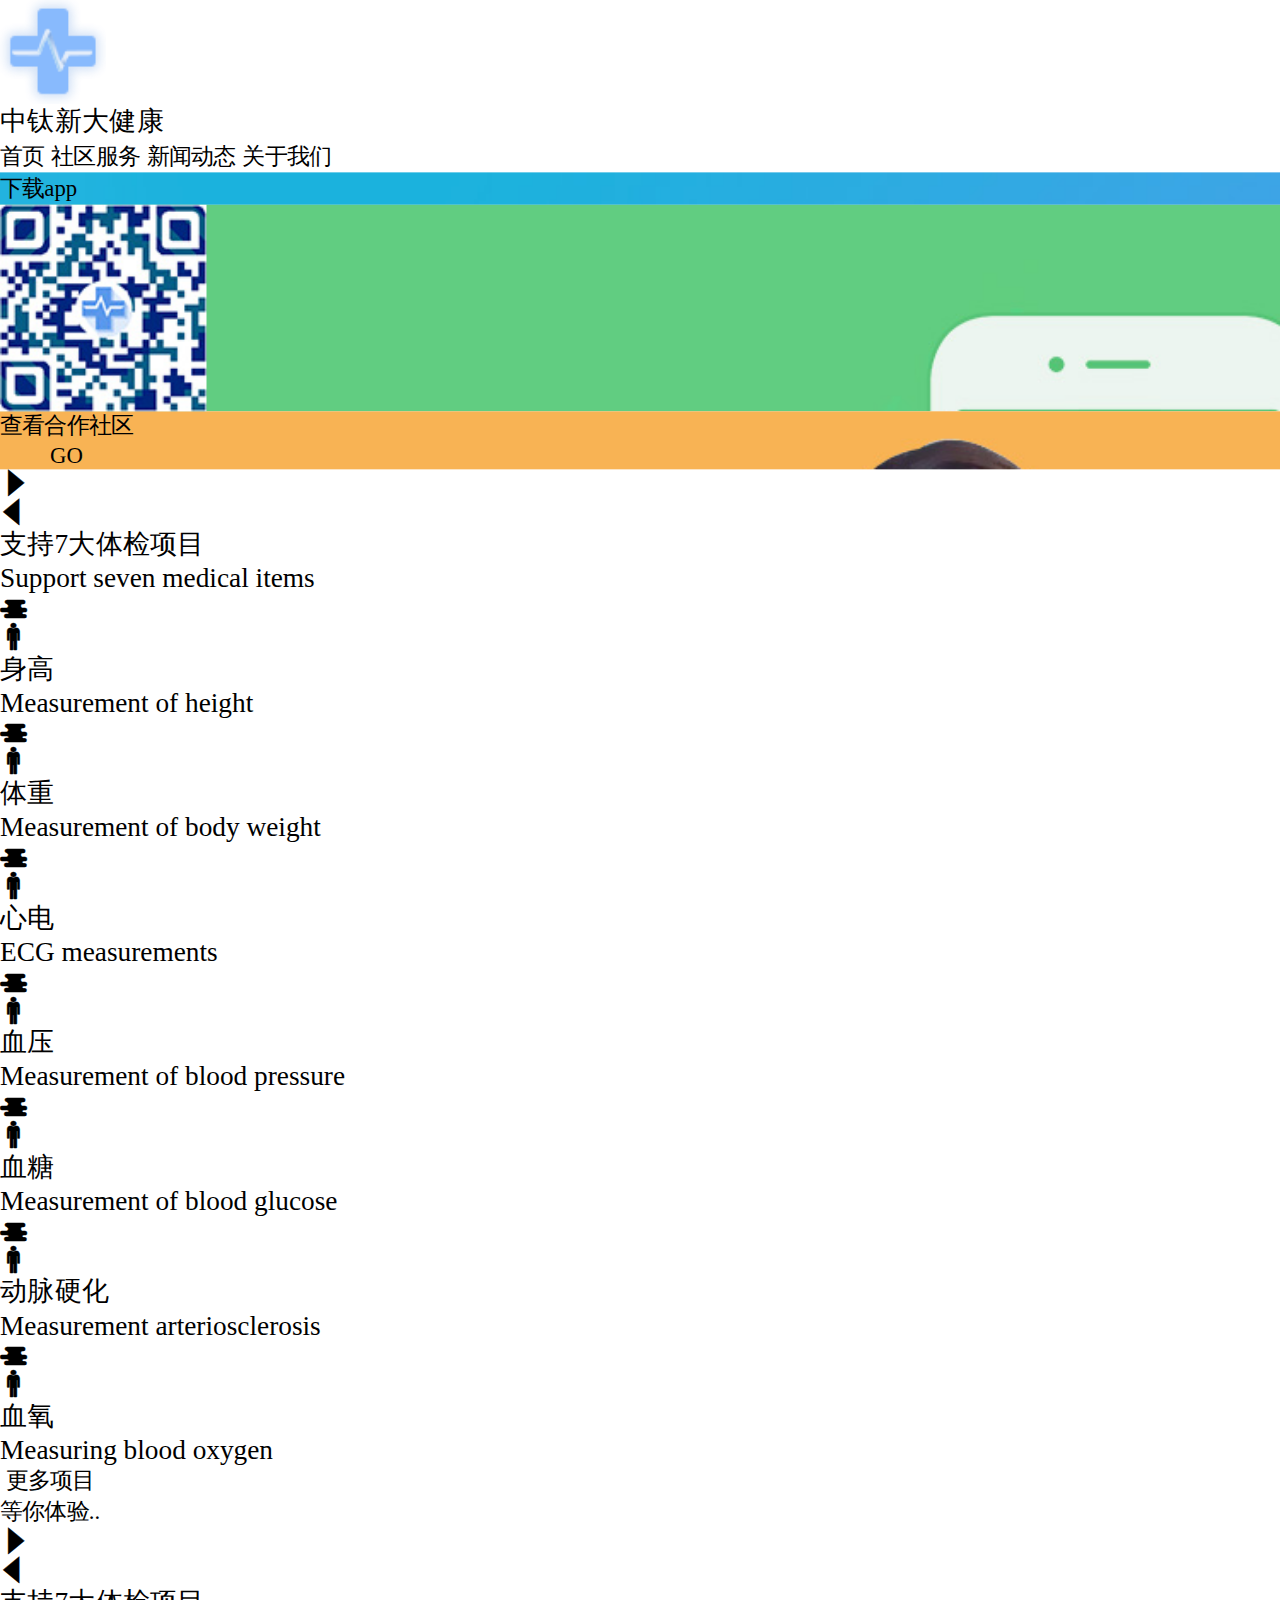
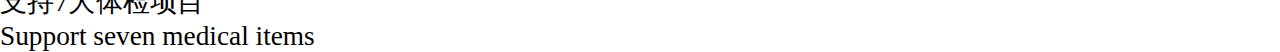
==== index.html @ e601bd19 "change" ====
<!doctype html>
<html>
<head>
<meta charset="utf-8">
<title>无标题文档</title>
<link type="text/css" rev="stylesheet" rel="stylesheet" href="assets/css/iconfont.css"/>
<link type="text/css" rev="stylesheet" rel="stylesheet" href="assets/css/main.css"/>
</head>
<body>
<div id="head">
	<div id="headFrame">
    	<img src="assets/images/logo.png" class="logo"/>
    	<div class="title">中钛新大健康</div>
        <div class="buttonFrame">
        	<button type="button" class="hl">首页</button>
            <button type="button">社区服务</button>
            <button type="button">新闻动态</button>
            <button type="button" class="last">关于我们</button>
        </div>
    	<div class="clear"></div>
    </div>
</div>
<div id="banner">
    	<div id="roll">
        	<div class="point" style="background-image:url(assets/images/banner0.jpg); background-color:#22b4de;">
            	<div class="pointCenter">
                	<button id="downApp">下载app</button>
                </div>
            </div>
            <div class="point" style="background-image:url(assets/images/banner1.jpg); background-color:#61cd80;">
            	<div class="pointCenter">
                	<img src="assets/images/ercode.jpg" id="erCode"/>
                </div>
            </div>
            <div class="point" style="background-image:url(assets/images/banner2.jpg); background-color:#f8b354;">
            	<div class="pointCenter">
                	<button id="go">查看合作社区<div class="icon">GO</div></button>
                </div>
            </div>
            <div class="clear"></div>
        </div>
        <div id="whiteFrame">
        	<div id="whiteCenterFrame">
            	<div class="whitePoint"></div>
                <div class="whitePoint"></div>
                <div class="whitePoint last"></div>
                <div class="clear"></div>
            </div>
        </div>
</div>
<div id="project">
	<div class="centerFrame">
    	<div class="pathTitle">
        	<div class="left"><div class="iconfont">&#xe632;</div></div>
            <div class="right"><div class="iconfont">&#xe633;</div></div>
            <div class="titleCn">支持7大体检项目</div>
            <div class="titleEn">Support seven medical items</div>
        </div>
        <div id="projectFrame">
        	<div class="point">
            	<div class="bg iconfont">&#xe62f;</div>
                <div class="icon"><div class="iconfont">&#xe625;</div></div>
                <div class="cn">身高</div>
                <div class="en">Measurement of height</div>
            </div>
            <div class="point">
            	<div class="bg iconfont">&#xe62f;</div>
                <div class="icon"><div class="iconfont">&#xe625;</div></div>
                <div class="cn">体重</div>
                <div class="en">Measurement of body weight</div>
            </div>
            <div class="point">
            	<div class="bg iconfont">&#xe62f;</div>
                <div class="icon"><div class="iconfont">&#xe625;</div></div>
                <div class="cn">心电</div>
                <div class="en">ECG measurements</div>
            </div>
            <div class="point">
            	<div class="bg iconfont">&#xe62f;</div>
                <div class="icon"><div class="iconfont">&#xe625;</div></div>
                <div class="cn">血压</div>
                <div class="en">Measurement of blood pressure</div>
            </div>
            <div class="point">
            	<div class="bg iconfont">&#xe62f;</div>
                <div class="icon"><div class="iconfont">&#xe625;</div></div>
                <div class="cn">血糖</div>
                <div class="en">Measurement of blood glucose</div>
            </div>
            <div class="point">
            	<div class="bg iconfont">&#xe62f;</div>
                <div class="icon"><div class="iconfont">&#xe625;</div></div>
                <div class="cn">动脉硬化</div>
                <div class="en">Measurement arteriosclerosis</div>
            </div>
            <div class="point">
            	<div class="bg iconfont">&#xe62f;</div>
                <div class="icon"><div class="iconfont">&#xe625;</div></div>
                <div class="cn">血氧</div>
                <div class="en">Measuring blood oxygen</div>
            </div>
            <div class="point">
            	<button type="button" class="dsc">更多项目<br/>等你体验..</button>
            </div>
            <div class="clear"></div>
        </div>
    </div>
</div>
<div id="analysis">
	<div class="centerFrame">
    	<div class="pathTitle">
        	<div class="left"><div class="iconfont">&#xe632;</div></div>
            <div class="right"><div class="iconfont">&#xe633;</div></div>
            <div class="titleCn">支持7大体检项目</div>
            <div class="titleEn">Support seven medical items</div>
        </div>
        <div class=""></div>
     </div>
</div>
</body>
</html>
<script src="assets/js/jquery.js" type="text/javascript"></script>
<script src="assets/js/main.js" type="text/javascript"></script>
---- assets/css/iconfont.css ----
@font-face {font-family: "iconfont";
  src: url('../font/iconfont.eot?t=1464593252'); /* IE9*/
  src: url('../font/iconfont.eot?t=1464593252#iefix') format('embedded-opentype'), /* IE6-IE8 */
  url('../font/iconfont.woff?t=1464593252') format('woff'), /* chrome, firefox */
  url('../font/iconfont.ttf?t=1464593252') format('truetype'), /* chrome, firefox, opera, Safari, Android, iOS 4.2+*/
  url('../font/iconfont.svg?t=1464593252#iconfont') format('svg'); /* iOS 4.1- */
}

.iconfont {
  font-family:"iconfont" !important;
  font-size:16px;
  font-style:normal;
  -webkit-font-smoothing: antialiased;
  -webkit-text-stroke-width: 0.2px;
  -moz-osx-font-smoothing: grayscale;
}
.icon-duanxin:before { content: "\e600"; }
.icon-mima:before { content: "\e601"; }
.icon-mingzi:before { content: "\e602"; }
.icon-shouji:before { content: "\e603"; }
.icon-zhengjian:before { content: "\e604"; }
.icon-shijian:before { content: "\e605"; }
.icon-yanjing:before { content: "\e606"; }
.icon-fanhui:before { content: "\e607"; }
.icon-xiala:before { content: "\e608"; }
.icon-xindian:before { content: "\e609"; }
.icon-xuetang:before { content: "\e60a"; }
.icon-xueya:before { content: "\e60b"; }
.icon-xueyang:before { content: "\e60c"; }
.icon-fenlei:before { content: "\e60d"; }
.icon-baogao:before { content: "\e60e"; }
.icon-qushi:before { content: "\e60f"; }
.icon-jinjiexian:before { content: "\e610"; }
.icon-jinggao:before { content: "\e611"; }
.icon-erji:before { content: "\e612"; }
.icon-shezhi:before { content: "\e613"; }
.icon-tianjia:before { content: "\e614"; }
.icon-shouji2:before { content: "\e616"; }
.icon-lianxiren:before { content: "\e617"; }
.icon-zhengjian2:before { content: "\e618"; }
.icon-fengxiang:before { content: "\e619"; }
.icon-jinjiexian2:before { content: "\e61a"; }
.icon-tizhong:before { content: "\e61b"; }
.icon-shengao:before { content: "\e61c"; }
.icon-jinjiexianmoren:before { content: "\e615"; }
.icon-dizhi:before { content: "\e61d"; }
.icon-dianhua:before { content: "\e61e"; }
.icon-huanzhe:before { content: "\e61f"; }
.icon-shequ:before { content: "\e620"; }
.icon-tijian:before { content: "\e621"; }
.icon-bianji:before { content: "\e622"; }
.icon-zhishi1:before { content: "\e623"; }
.icon-zhishi21:before { content: "\e624"; }
.icon-shengao2:before { content: "\e625"; }
.icon-tjbg:before { content: "\e626"; }
.icon-xz:before { content: "\e627"; }
.icon-xiazai:before { content: "\e628"; }
.icon-qzjb:before { content: "\e629"; }
.icon-tyfa:before { content: "\e62a"; }
.icon-shouye:before { content: "\e62b"; }
.icon-cygl:before { content: "\e62c"; }
.icon-bmi:before { content: "\e62d"; }
.icon-xgll:before { content: "\e62e"; }
.icon-gdw:before { content: "\e62f"; }
.icon-dmyh:before { content: "\e630"; }
.icon-gywm:before { content: "\e631"; }
.icon-zjt:before { content: "\e632"; }
.icon-yjt:before { content: "\e633"; }
---- assets/css/main.css ----
@charset "utf-8";
/* CSS Document */
*,input,textarea,button,image {
  padding: 0px;
  margin: 0px;
  outline: none;
  border: 0px;
  box-sizing: border-box;
  box-shadow: none;
  border-radius: 0px;
  background-color: transparent;
  background-image: none;
  -webkit-appearance: none; 
  font-family:"Microsoft YaHei";}
input::-webkit-input-placeholder, textarea::-webkit-input-placeholder { 
color: #8ea7c8; 
font-family:"Microsoft YaHei";
} 
input:-moz-placeholder, textarea:-moz-placeholder { 
color: #8ea7c8; 
font-family:"Microsoft YaHei";
} 
input::-moz-placeholder, textarea::-moz-placeholder { 
color: #8ea7c8; 
font-family:"Microsoft YaHei";
} 
input:-ms-input-placeholder, textarea:-ms-input-placeholder { 
color: #8ea7c8; 
font-family:"Microsoft YaHei";
} 
img{
	display:block;}
html {
  -webkit-transform-origin: top left;
  transform-origin: top left;
  font-family:"Microsoft YaHei"}
.clear{
  clear: both;
}
body {
  position: relative; 
  -webkit-transform-origin: top left;
  transform-origin: top left;
  background-color: #fff;
}
body.browser{
	width:100%;
	min-width:1200px;
	}
body.phone{
	width:750px;}
.browser .pH,.phone .bH{
	display:none;
	}
.browser .centerFrame{
	width:1200px;
	margin:auto;
	}
.browser .pathTitle{
	position:relative;
	padding-top:50px;}
.browser .pathTitle .titleCn{
	text-align:center;
	font-size:26px;
	color:#342d14;
	letter-spacing: 8px;
    text-indent: 8px;
	}
.browser .pathTitle .titleEn{
	text-align:center;
	font-size:18px;
	color:#c5c4bf;}
.browser .pathTitle .left{
	position:absolute;
	top:60px;
	left:450px;
	color:#5ebcff;}
.browser .pathTitle .right{
	position:absolute;
	top:60px;
	right:450px;
	color:#5ebcff;}
/*head*/
.browser #head{
	width:100%;
	height:68px;
	background-color:#fff;
	}
.browser #head #headFrame{
	width:1200px;
	height:68px;
	background-color:#fff;
	margin:auto;
	box-shadow:0px 3px 3px rgba(0,0,0,0.1);
	}
.browser #head .logo{
	float:left;
	margin-left:6px;
	margin-top:6px;
	}
.browser #head .title{
	float:left;
	line-height:68px;
	font-size:20px;
	color:#78acf1;
	margin-left:10px;
	}
.browser #head .buttonFrame{
	float:right;}
.browser #head button{
	float:left;
	font-size:14px;
	height:40px;
	border-right:1px solid #e8e8e8;
	line-height:40px;
	padding:0px 30px;
	cursor:pointer;
	margin-top:15px;
	}
.browser #head button.last{
	border-right:0px;}
.browser #head button:hover,.browser #head button.hl{
	color:#1c8de5;}
/*banner*/
.browser #banner{
	width:100%;
	height:467px;
	position:relative;
	overflow:hidden;}
.browser #banner #roll{
	width:300%;
	height:467px;
	position:absolute;
	top:0px;
	left:0%;
	transition-timing-function: "cubic-bezier(0.1, 0.57, 0.1, 1)";
  transition-duration: 1000ms;}
.browser #banner .point{
	float:left;
	width:33.33%;
	height:467px;
	background-position:center;
	background-repeat:no-repeat;}
.browser #banner .pointCenter{
	width:1200px;
	margin:auto;
	position:relative;}
.browser #banner .whitePoint{
	width:12px;
	height:12px;
	background-color:#fff;
	opacity:0.3;
	float:left;
	margin-right:32px;
	border-radius:32px;}
.browser #banner .whitePoint.hl{
	opacity:1;}
.browser #banner .whitePoint.last{
	margin-right:0px;
	}
.browser #banner #whiteCenterFrame{
	margin:auto;
	position:relative;
	top:423px;
	width:100px;}
.browser #banner #downApp{
	width:205px;
	height:44px;
	background-color:#ffd550;
	border-radius:44px;
	text-align:center;
	line-height:44px;
	color:#4f3f0b;
	font-size:20px;
	position:absolute;
	top: 286px;
    left: 237px;
	font-weight:bold;
	cursor:pointer;
	}
.browser #banner #downApp:hover{
	color:#fff;
	}
.browser #banner #erCode{
	position:absolute;
	top: 151px;
    left: 581px;}
.browser #banner #go{
	width: 205px;
    height: 44px;
    background-color: #fff;
    border-radius: 44px;
    line-height: 44px;
    color: #dc9847;
    font-size: 18px;
    position: absolute;
    top: 242px;
    left: 755px;
    cursor: pointer;
    text-align: left;
    text-indent: 32px;
	}
.browser #banner #go:hover{
	color:red;}
.browser #banner .icon{
	    position: absolute;
    font-size: 17px;
    width: 34px;
    height: 34px;
    border: 1px solid #dc9847;
    border-radius: 34px;
    top: 5px;
    left: 146px;
    line-height: 32px;
    text-indent: 0px;
    text-align: center;
	}
.browser #project{
	width:100%;
	height:631px;
	background-color:#fff}
.browser #project #projectFrame{
	width:100%;
}
.browser #project .point{
	width:25%;
	float:left;
	margin-top:45px;
	text-align:center;
	position:relative;}
.browser #project .cn{
	font-size:18px;
	color:#333333;
	margin-top:17px;}
.browser #project .en{
	font-size:18px;
	color:#c5c4bf;
	margin-top:9px;}
.browser #project .bg{
	color: #eef7fc;
    font-size: 190px;
    text-indent: -18px;
    line-height: 148px;
    margin-top: -23px;}
.browser #project .icon{
	width: 104px;
    height: 104px;
	line-height:98px;
    position: absolute;
    top: 15px;
    left: 96px;
    border: 3px solid #74c5e6;
    border-radius: 104px;
	background-color:#fff;
	}
.browser #project .icon .iconfont{
	font-size:45px;
	color:#5ebcff;}
.browser #project .dsc{
	font-size:18px;
	color:#5ebcff;
	padding-top:75px;
	cursor:pointer;}
.browser #project .dsc:hover{
	color:red;}
/*analysis*/
.browser #analysis{
	width:100%;
	height:664px;
	background-color:#cef4dd;
	background-image:url(../images/bgG.jpg);
	background-position:center;
	background-repeat:no-repeat;
	}
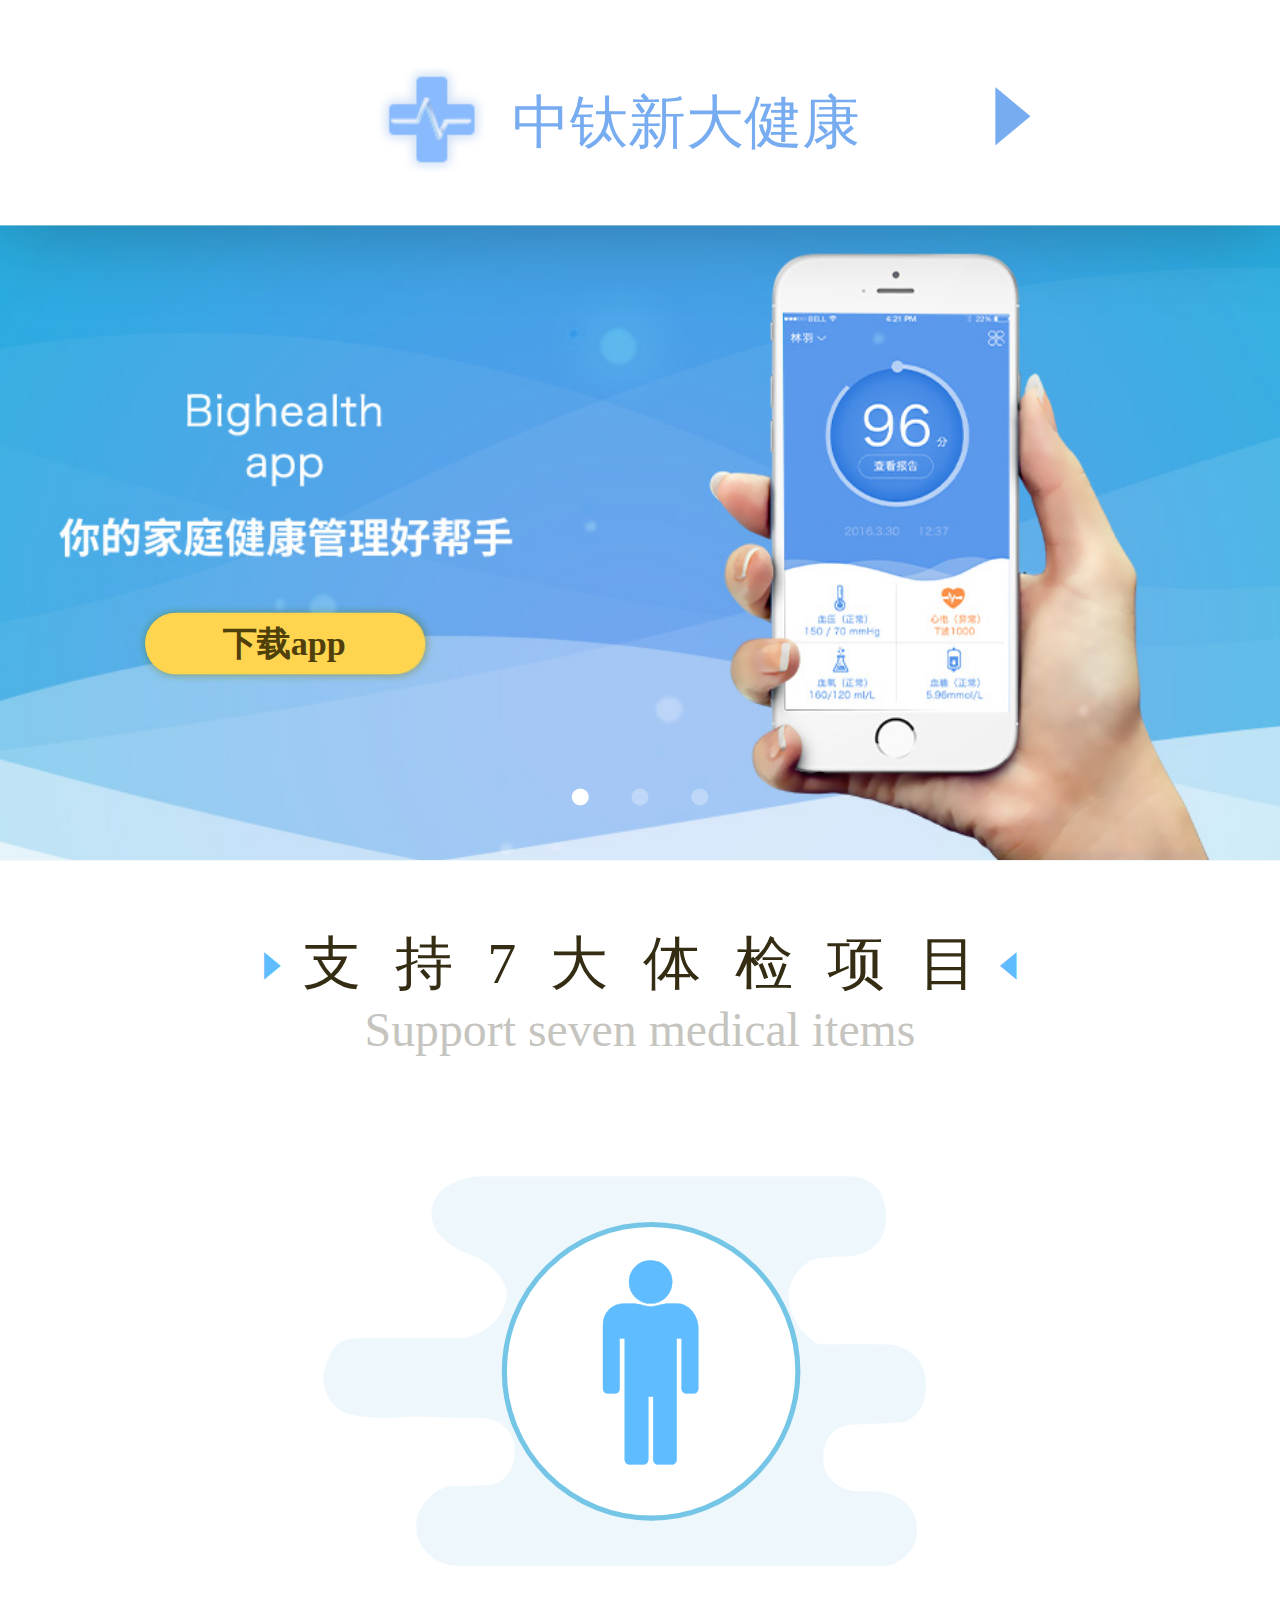
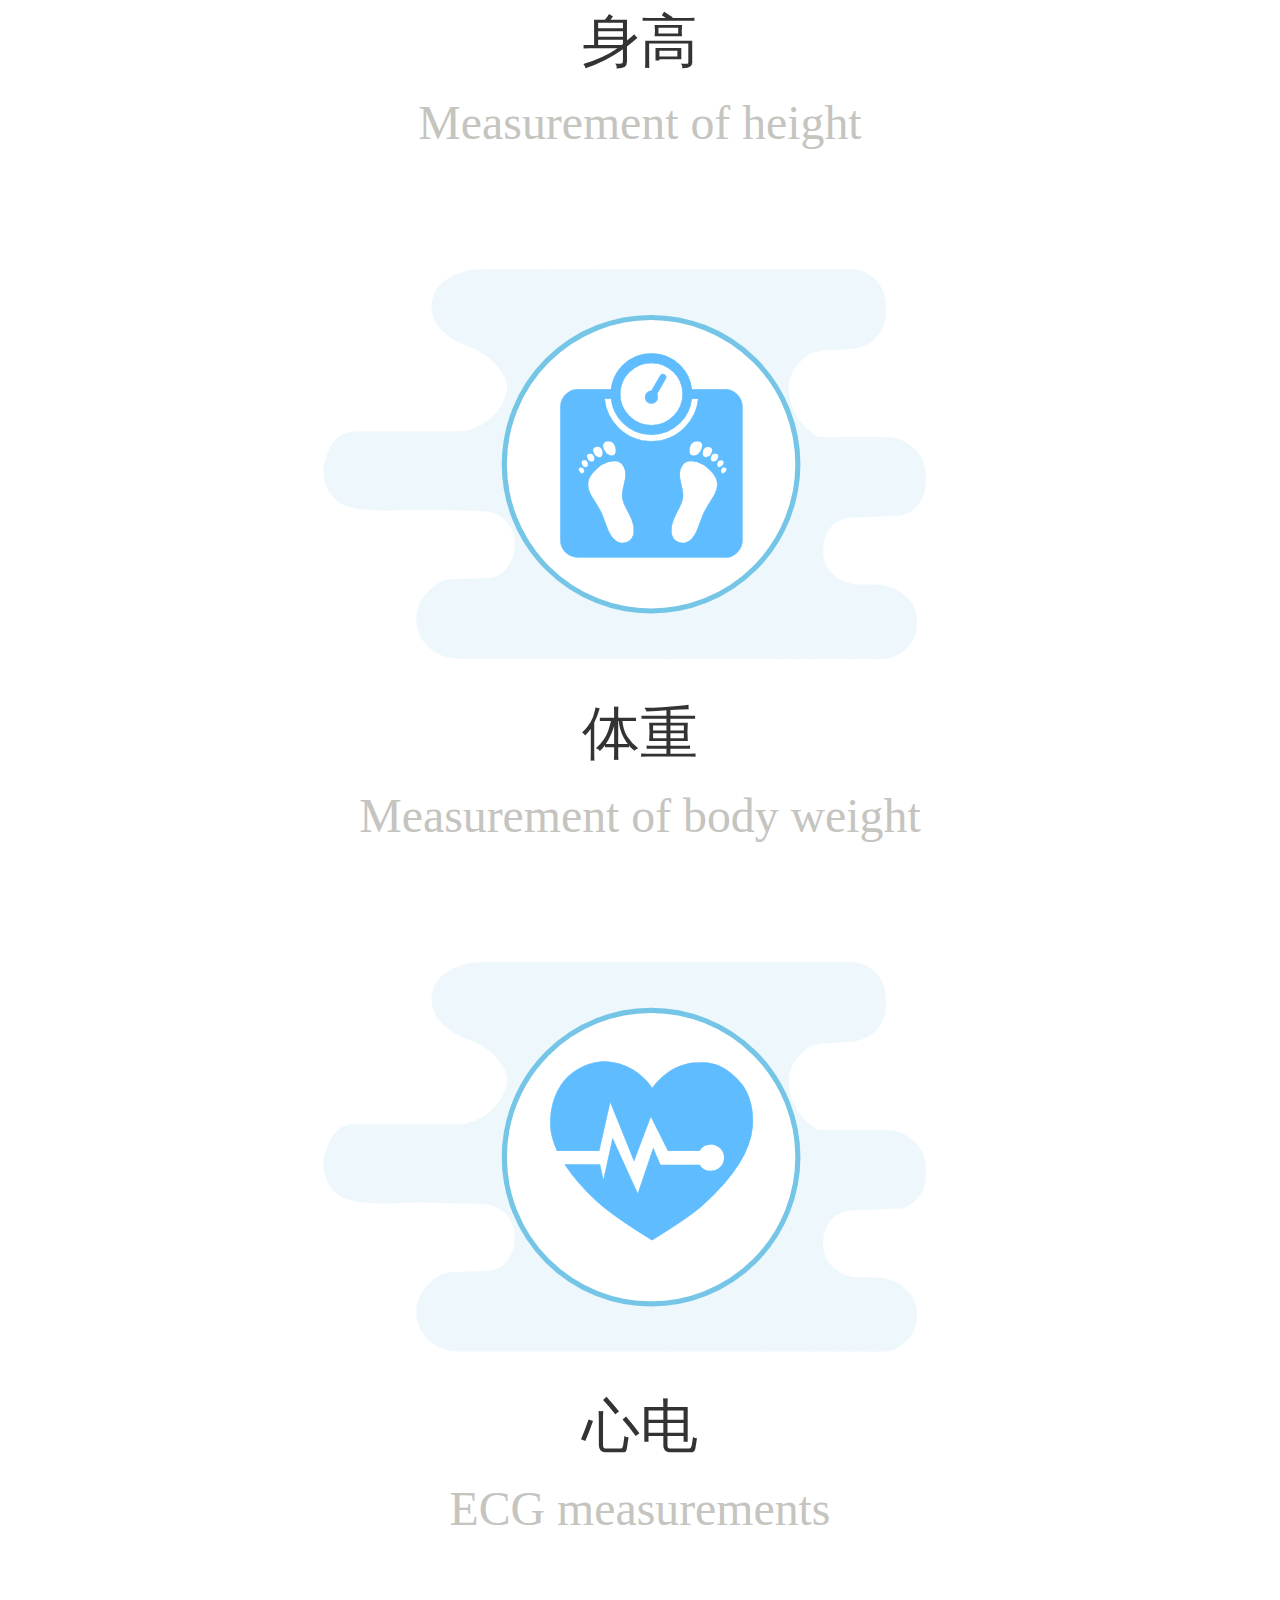
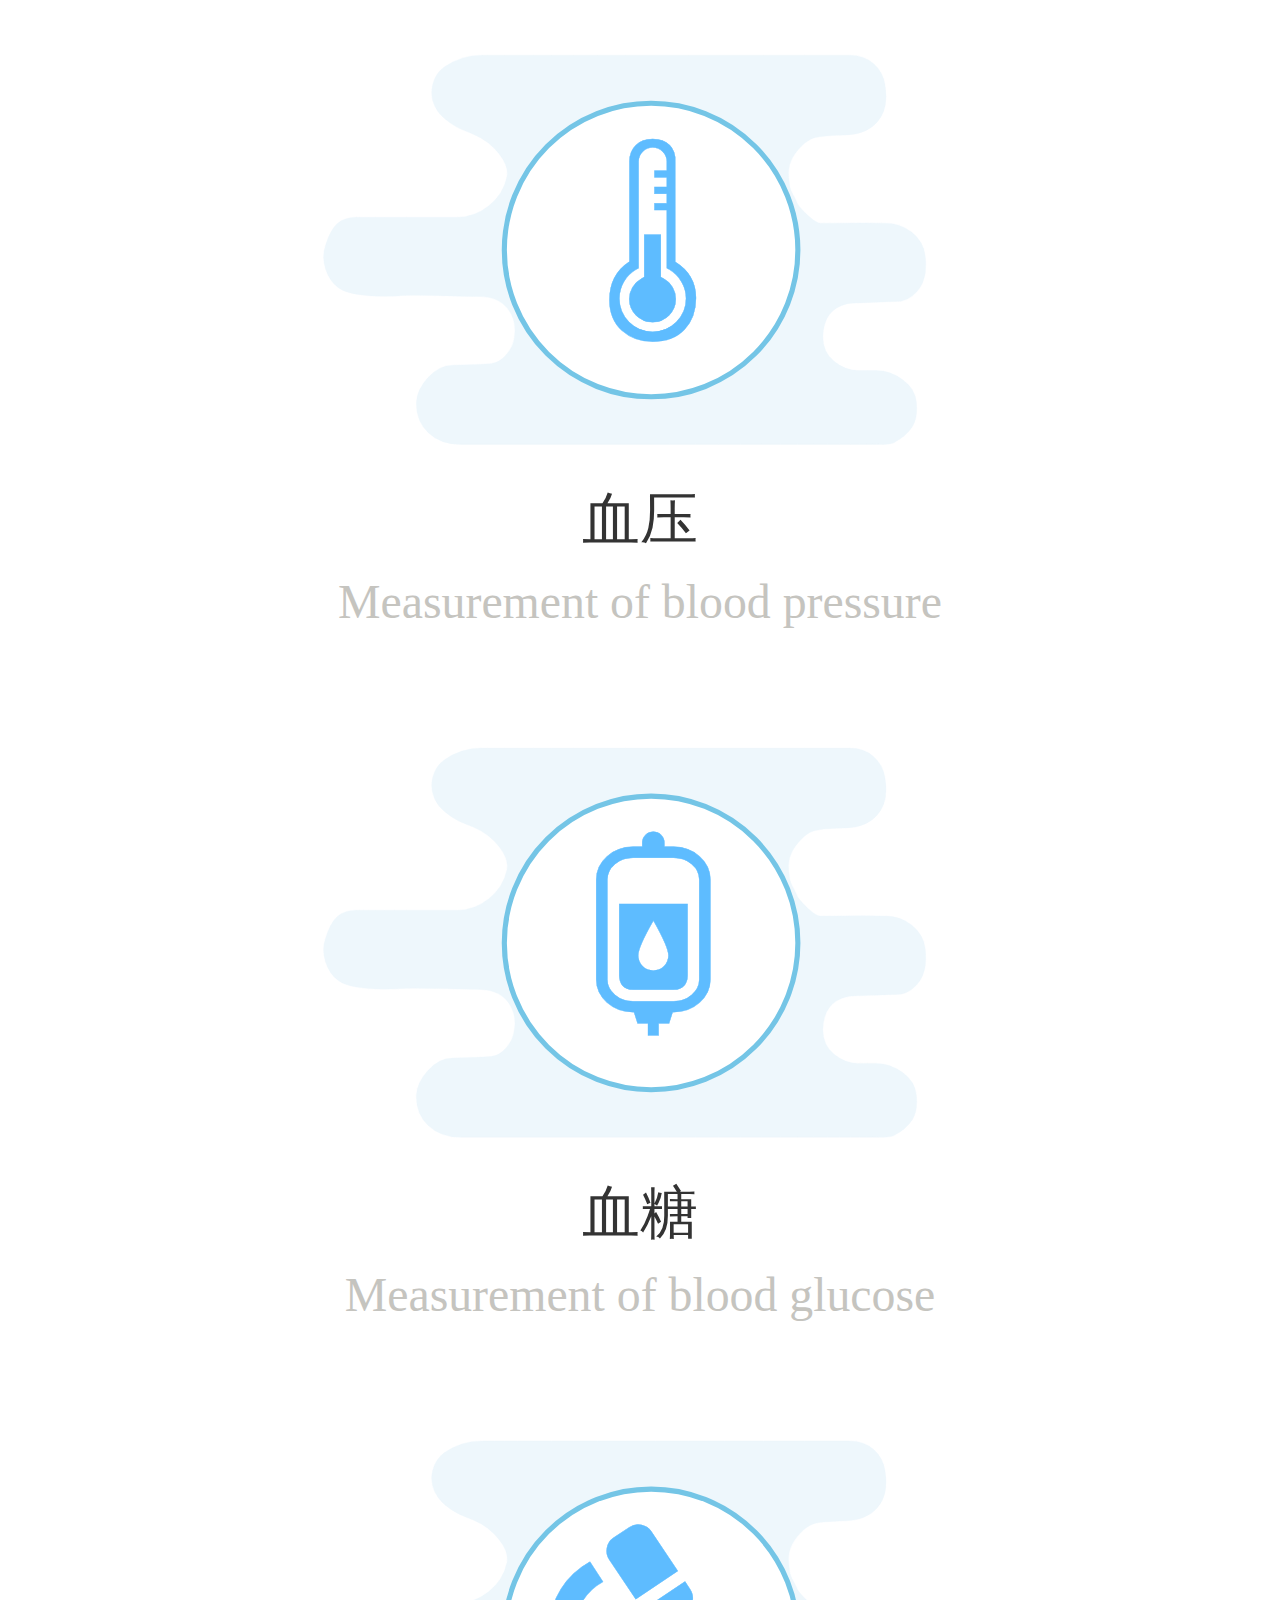
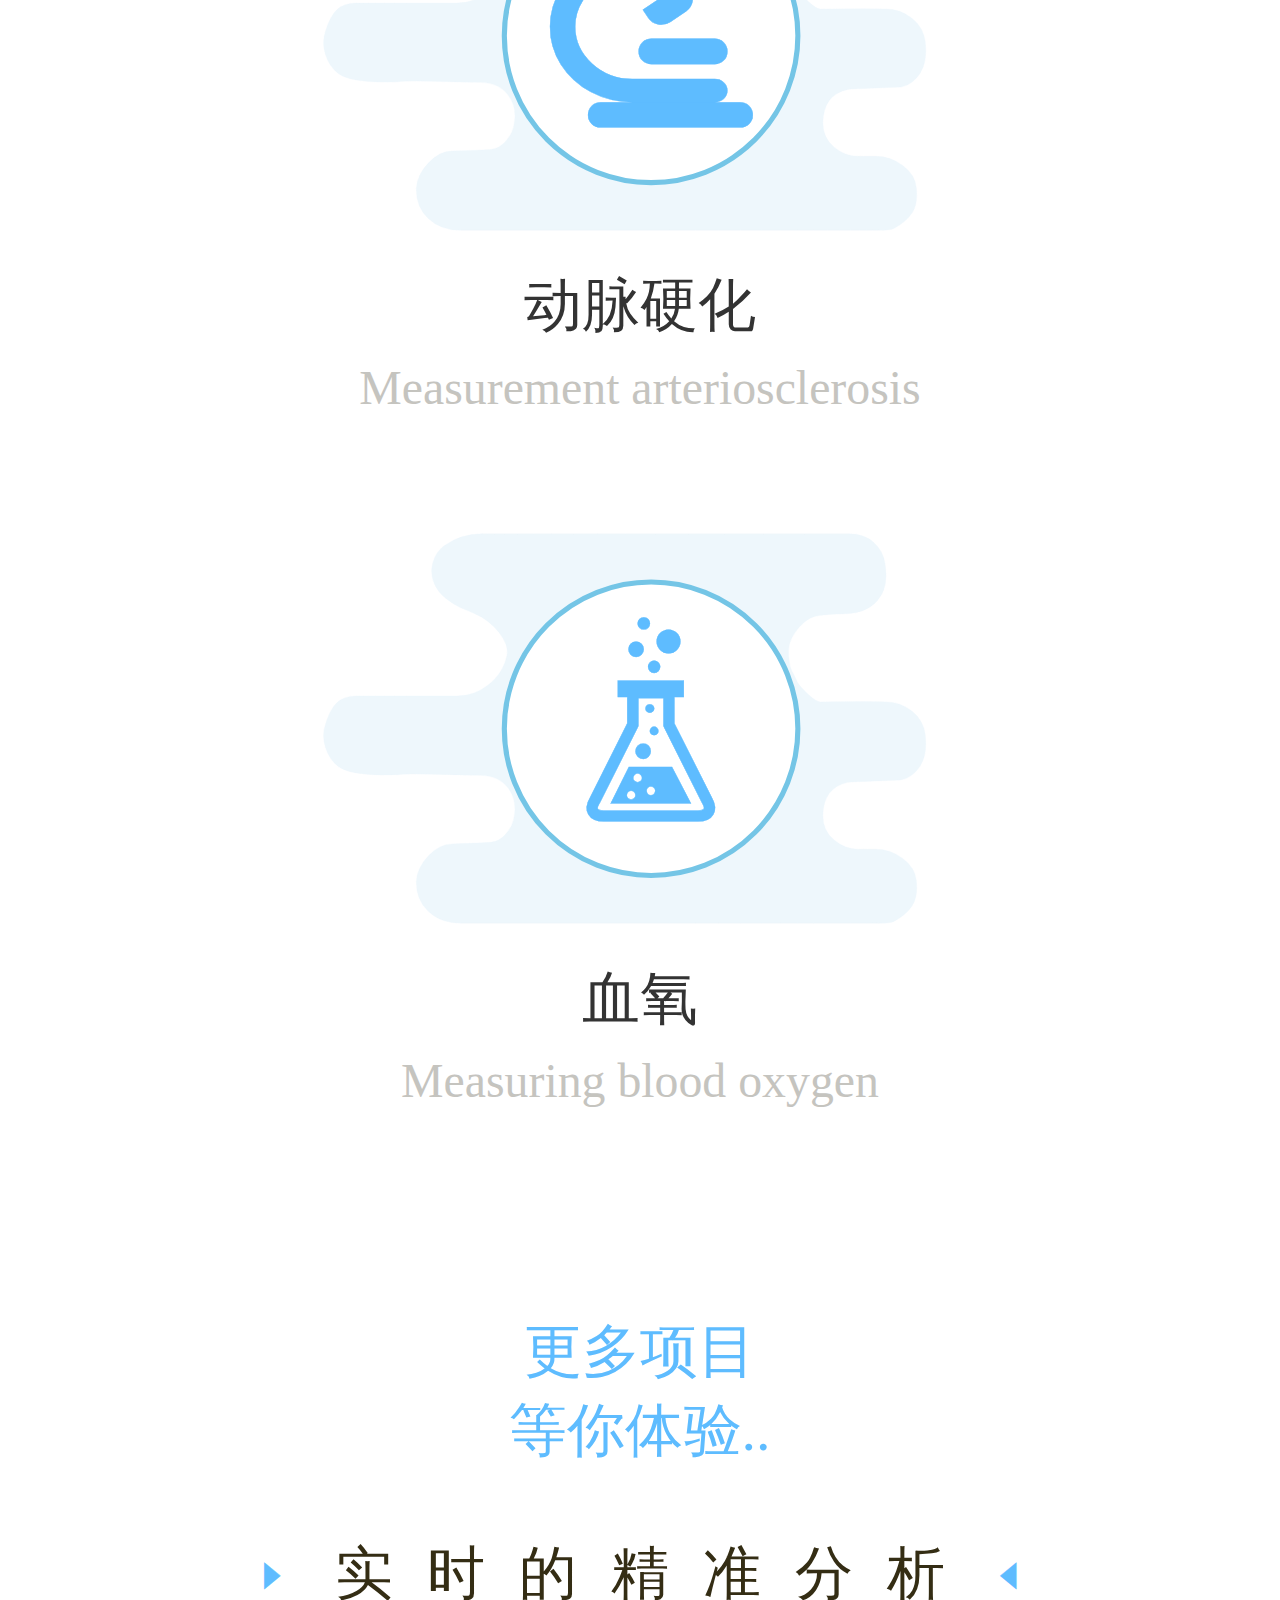
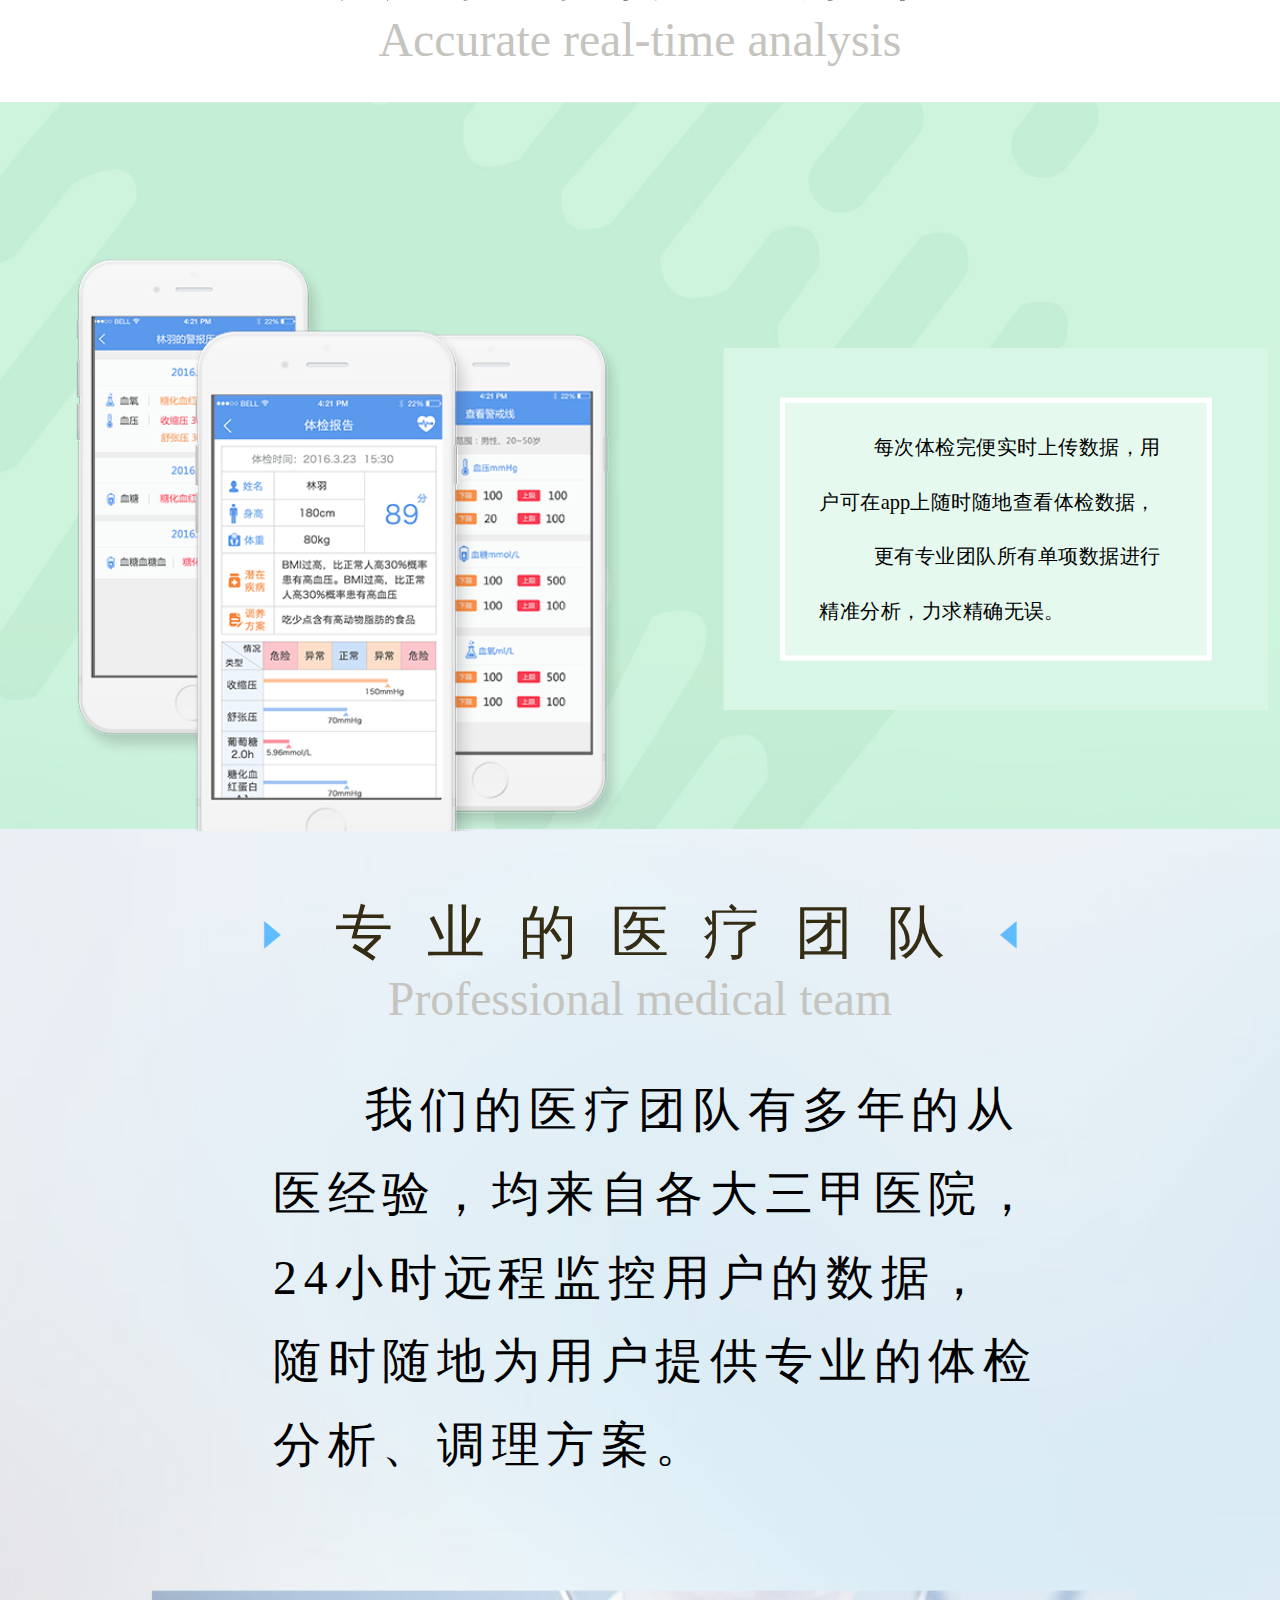
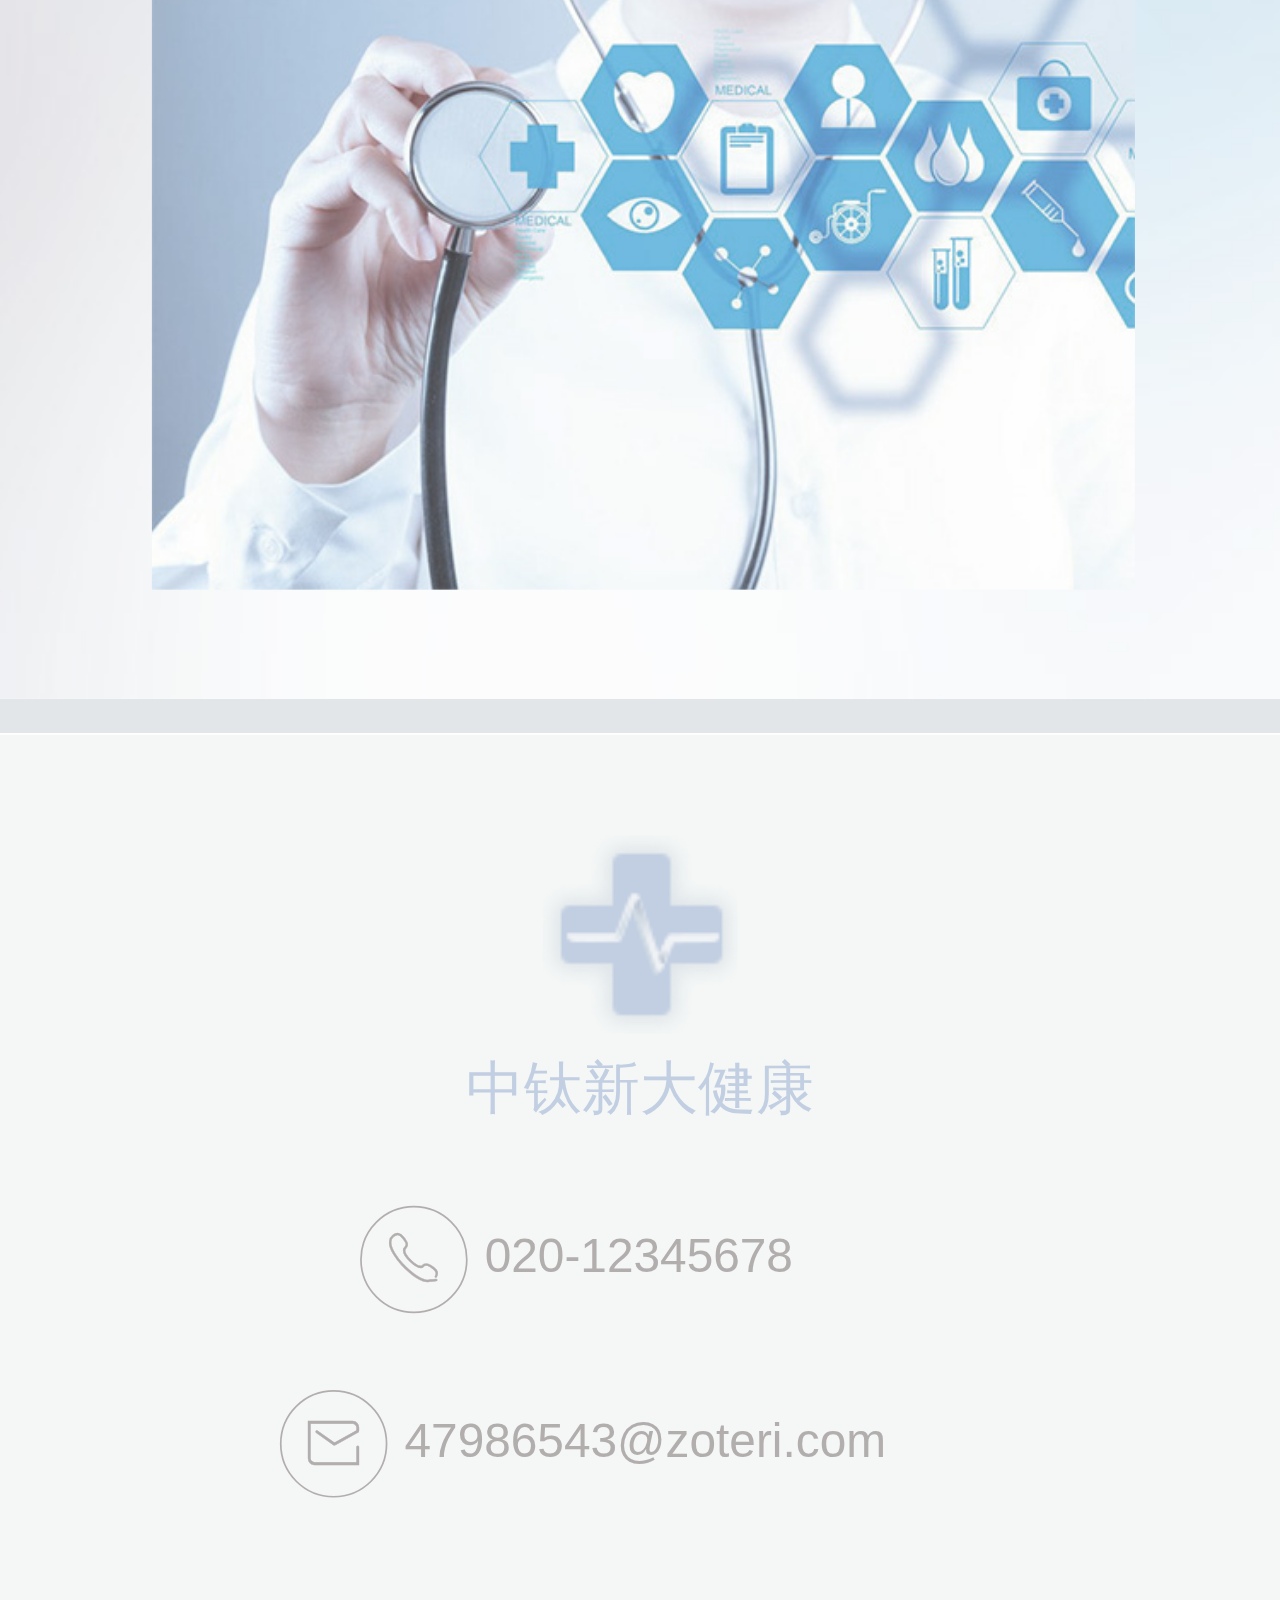
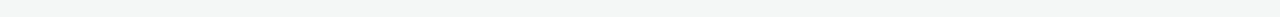
==== commit aee43815: "change" ====
--- a/index.html
+++ b/index.html
@@ -7,7 +7,7 @@
 <link type="text/css" rev="stylesheet" rel="stylesheet" href="assets/css/main.css"/>
 </head>
 <body>
-<div id="head">
+<div id="head" class="pH">
 	<div id="headFrame">
     	<img src="assets/images/logo.png" class="logo"/>
     	<div class="title">中钛新大健康</div>
@@ -20,6 +20,11 @@
     	<div class="clear"></div>
     </div>
 </div>
+<div id="head" class="bH">
+	<img src="assets/images/logo.png" id="logo"/>
+    <div id="title">中钛新大健康</div>
+    <div id="menuButton" class="iconfont">&#xe632;</div>
+</div>
 <div id="banner">
     	<div id="roll">
         	<div class="point" style="background-image:url(assets/images/banner0.jpg); background-color:#22b4de;">
@@ -65,37 +70,37 @@
             </div>
             <div class="point">
             	<div class="bg iconfont">&#xe62f;</div>
-                <div class="icon"><div class="iconfont">&#xe625;</div></div>
+                <div class="icon"><div class="iconfont">&#xe61b;</div></div>
                 <div class="cn">体重</div>
                 <div class="en">Measurement of body weight</div>
             </div>
             <div class="point">
             	<div class="bg iconfont">&#xe62f;</div>
-                <div class="icon"><div class="iconfont">&#xe625;</div></div>
+                <div class="icon"><div class="iconfont">&#xe609;</div></div>
                 <div class="cn">心电</div>
                 <div class="en">ECG measurements</div>
             </div>
             <div class="point">
             	<div class="bg iconfont">&#xe62f;</div>
-                <div class="icon"><div class="iconfont">&#xe625;</div></div>
+                <div class="icon"><div class="iconfont">&#xe60b;</div></div>
                 <div class="cn">血压</div>
                 <div class="en">Measurement of blood pressure</div>
             </div>
             <div class="point">
             	<div class="bg iconfont">&#xe62f;</div>
-                <div class="icon"><div class="iconfont">&#xe625;</div></div>
+                <div class="icon"><div class="iconfont">&#xe60a;</div></div>
                 <div class="cn">血糖</div>
                 <div class="en">Measurement of blood glucose</div>
             </div>
             <div class="point">
             	<div class="bg iconfont">&#xe62f;</div>
-                <div class="icon"><div class="iconfont">&#xe625;</div></div>
+                <div class="icon"><div class="iconfont">&#xe630;</div></div>
                 <div class="cn">动脉硬化</div>
                 <div class="en">Measurement arteriosclerosis</div>
             </div>
             <div class="point">
             	<div class="bg iconfont">&#xe62f;</div>
-                <div class="icon"><div class="iconfont">&#xe625;</div></div>
+                <div class="icon"><div class="iconfont">&#xe60c;</div></div>
                 <div class="cn">血氧</div>
                 <div class="en">Measuring blood oxygen</div>
             </div>
@@ -104,18 +109,105 @@
             </div>
             <div class="clear"></div>
         </div>
+        <div class="pathTitle bH">
+        	<div class="left"><div class="iconfont">&#xe632;</div></div>
+            <div class="right"><div class="iconfont">&#xe633;</div></div>
+            <div class="titleCn">实时的精准分析</div>
+            <div class="titleEn">Accurate real-time analysis</div>
+        </div>
     </div>
 </div>
 <div id="analysis">
 	<div class="centerFrame">
+    	<div class="pathTitle pH">
+        	<div class="left"><div class="iconfont">&#xe632;</div></div>
+            <div class="right"><div class="iconfont">&#xe633;</div></div>
+            <div class="titleCn">实时的精准分析</div>
+            <div class="titleEn">Accurate real-time analysis</div>
+        </div>
+        <img src="assets/images/phoneA.png" id="phoneA"/>
+        <img src="assets/images/phoneB.png" id="phoneB"/>
+        <img src="assets/images/phoneC.png" id="phoneC"/>
+        <div id="dscFrame">
+        	<div id="dsc">
+            	<div class="text">每次体检完便实时上传数据，用户可在app上随时随地查看体检数据，</div>
+                <div class="text">更有专业团队所有单项数据进行精准分析，力求精确无误。</div>
+            </div>
+        </div>
+     </div>
+</div>
+<div id="team">
+	<div class="centerFrame">
     	<div class="pathTitle">
         	<div class="left"><div class="iconfont">&#xe632;</div></div>
             <div class="right"><div class="iconfont">&#xe633;</div></div>
-            <div class="titleCn">支持7大体检项目</div>
-            <div class="titleEn">Support seven medical items</div>
-        </div>
-        <div class=""></div>
-     </div>
+            <div class="titleCn">专业的医疗团队</div>
+            <div class="titleEn">Professional medical team</div>
+        </div>
+        <div id="dsc">
+        	我们的医疗团队有多年的从医经验，均来自各大三甲医院，24小时远程监控用户的数据，随时随地为用户提供专业的体检分析、调理方案。
+        </div>
+        <img id="pic" src="assets/images/pic.jpg">
+    </div>
+</div>
+<div id="foot">
+	<div class="centerFrame">
+    	<div id="first" class="pH">
+        	<div class="point">
+            	<div class="icon"><div class="iconfont">&#xe62b;</div></div>
+                <div class="name">首页</div>
+                <li>首页</li>
+            </div>
+            <div class="point">
+            	<div class="icon"><div class="iconfont">&#xe620;</div></div>
+                <div class="name">社区服务</div>
+                <li>社区用户登录</li>
+                <li>查询介入社区</li>
+            </div>
+            <div class="point">
+            	<div class="icon"><div class="iconfont">&#xe62a;</div></div>
+                <div class="name">新闻动态</div>
+                <li>行业新闻</li>
+                <li>公司新闻</li>
+            </div>
+            <div class="point">
+            	<div class="icon"><div class="iconfont">&#xe631;</div></div>
+                <div class="name">关于我们</div>
+                <li>公司介绍</li>
+                <li>联系方式</li>
+                <li>合作伙伴</li>
+                <li>招聘信息</li>
+            </div>
+            <div class="clear"></div>
+        </div>
+        <div id="second">
+        	<img id="icon" src="assets/images/logo2.png"/>
+            <div id="name">中钛新大健康</div>
+            <div class="point point1">
+            	<div class="icon"><div class="iconfont">&#xe61e;</div></div>
+                <div class="test">020-12345678</div>
+                <div class="clear"></div>
+            </div>
+            <div class="point point2">
+            	<div class="icon"><div class="iconfont">&#xe600;</div></div>
+                <div class="test">47986543@zoteri.com</div>
+                <div class="clear"></div>
+            </div>
+        </div>
+        <div id="third" class="pH">
+        	<div class="point">
+            	<div class="space"></div>
+            	<img src="assets/images/ercode2.jpg" class="icon"/>
+                <div class="name">手机app下载</div>
+            </div>
+            <div class="point">
+            	<div class="space"></div>
+            	<img src="assets/images/ercode3.jpg" class="icon"/>
+                <div class="name">关注微信公众号</div>
+            </div>
+        </div>
+        <div class="clear"></div>
+    </div>
 </div>
 </body>
 </html>
--- a/assets/css/main.css
+++ b/assets/css/main.css
@@ -41,7 +41,7 @@
   position: relative; 
   -webkit-transform-origin: top left;
   transform-origin: top left;
-  background-color: #fff;
+  background-color: #e3e6e8;
 }
 body.browser{
 	width:100%;
@@ -49,12 +49,13 @@
 	}
 body.phone{
 	width:750px;}
-.browser .pH,.phone .bH{
+.phone .pH,.browser .bH{
 	display:none;
 	}
 .browser .centerFrame{
 	width:1200px;
 	margin:auto;
+	position:relative;
 	}
 .browser .pathTitle{
 	position:relative;
@@ -79,6 +80,35 @@
 	position:absolute;
 	top:60px;
 	right:450px;
+	color:#5ebcff;}
+.phone .centerFrame{
+	width:750px;
+	margin:auto;
+	position:relative;
+	}
+.phone .pathTitle{
+	position:relative;
+	padding-top:38px;}
+.phone .pathTitle .titleCn{
+	text-align:center;
+	font-size:34px;
+	color:#342d14;
+	letter-spacing: 20px;
+    text-indent: 20px;
+	}
+.phone .pathTitle .titleEn{
+	text-align:center;
+	font-size:28px;
+	color:#c5c4bf;}
+.phone .pathTitle .left{
+	position:absolute;
+	top:54px;
+	left:150px;
+	color:#5ebcff;}
+.phone .pathTitle .right{
+	position:absolute;
+	top:54px;
+	right:150px;
 	color:#5ebcff;}
 /*head*/
 .browser #head{
@@ -121,6 +151,32 @@
 	border-right:0px;}
 .browser #head button:hover,.browser #head button.hl{
 	color:#1c8de5;}
+.phone #head{
+	width:100%;
+	height:132px;
+	box-shadow:0px 0px 50px rgba(0,0,0,0.3);
+	background-color:#fff;
+	z-index:4;
+	position:relative;
+	}
+.phone #head #logo{
+	position:absolute;
+	top:40px;
+	left:222px;}
+.phone #head #title{
+	position:absolute;
+	top:49px;
+	left:300px;
+	color:#78acf1;
+	font-size:34px;
+	}
+.phone #head #menuButton{
+	position:absolute;
+	top:50px;
+	left:573px;
+	color:#78acf1;
+	font-size:34px;
+	}
 /*banner*/
 .browser #banner{
 	width:100%;
@@ -215,6 +271,103 @@
     text-indent: 0px;
     text-align: center;
 	}
+.phone #banner{
+	width:100%;
+	height:372px;
+	position:relative;
+	overflow:hidden;}
+.phone #banner #roll{
+	width:300%;
+	height:372px;
+	position:absolute;
+	top:0px;
+	left:-200%;
+	transition-timing-function: "cubic-bezier(0.1, 0.57, 0.1, 1)";
+  transition-duration: 1000ms;}
+.phone #banner .point{
+	float:left;
+	width:33.33%;
+	height:372px;
+	background-position:center;
+	background-repeat:no-repeat;
+	background-size:auto 372px;}
+.phone #banner .pointCenter{
+	width:1200px;
+	margin:auto;
+	position:relative;}
+.phone #banner .whitePoint{
+	width:10px;
+	height:10px;
+	background-color:#fff;
+	opacity:0.3;
+	float:left;
+	margin-right:25px;
+	border-radius:10px;}
+.phone #banner .whitePoint.hl{
+	opacity:1;}
+.phone #banner .whitePoint.last{
+	margin-right:0px;
+	}
+.phone #banner #whiteCenterFrame{
+	margin:auto;
+	position:relative;
+	top:330px;
+	width:80px;}
+.phone #banner #downApp{
+	width:163px;
+	height:36px;
+	background-color:#ffd550;
+	border-radius:44px;
+	text-align:center;
+	line-height: 36px;
+	color:#4f3f0b;
+	font-size:20px;
+	position:absolute;
+	top: 227px;
+    left: 85px;
+	font-weight:bold;
+	cursor:pointer;
+	}
+.phone #banner #downApp:hover{
+	color:#fff;
+	}
+.phone #banner #erCode{
+	position:absolute;
+	top: 120px;
+    left: 359px;
+	width: 97px;
+	height: 97px;}
+.phone #banner #go{
+	width: 161px;
+    height: 35px;
+    background-color: #fff;
+    border-radius: 44px;
+    line-height: 35px;
+    color: #dc9847;
+    font-size: 18px;
+    position: absolute;
+    top: 192px;
+    left: 498px;
+    cursor: pointer;
+    text-align: left;
+    text-indent: 12px;
+	}
+.phone #banner #go:hover{
+	color:red;}
+.phone #banner .icon{
+	position: absolute;
+    font-size: 15px;
+    width: 30px;
+    height: 30px;
+    border: 1px solid #dc9847;
+    border-radius: 34px;
+    top: 3px;
+    left: 123px;
+    line-height: 27px;
+    text-indent: 0px;
+    text-align: center;
+	}
+/*project*/
 .browser #project{
 	width:100%;
 	height:631px;
@@ -263,6 +416,55 @@
 	cursor:pointer;}
 .browser #project .dsc:hover{
 	color:red;}
+.phone #project{
+	width:100%;
+	background-color:#fff}
+.phone #project #projectFrame{
+	width:100%;
+}
+.phone #project .centerFrame{
+	padding-bottom:20px;}
+.phone #project .point{
+	width:100%;
+	margin-top:45px;
+	text-align:center;
+	position:relative;}
+.phone #project .cn{
+	font-size:34px;
+	color:#333333;
+	margin-top:17px;}
+.phone #project .en{
+	font-size:28px;
+	color:#c5c4bf;
+	margin-top:9px;}
+.phone #project .bg{
+	color: #eef7fc;
+    font-size: 355px;
+    text-indent: -18px;
+    line-height: 280px;
+    margin-top: -23px;}
+.phone #project .icon{
+	width: 175px;
+    height: 175px;
+    line-height: 159px;
+    position: absolute;
+    top: 74px;
+    left: 294px;
+    border: 3px solid #74c5e6;
+    border-radius: 104px;
+    background-color: #fff;
+	}
+.phone #project .icon .iconfont{
+	font-size: 120px;
+    color: #5ebcff;}
+.phone #project .dsc{
+	font-size:34px;
+	color:#5ebcff;
+	padding-top:75px;
+	cursor:pointer;
+}
+.phone #project .dsc:hover{
+	color:red;}
 /*analysis*/
 .browser #analysis{
 	width:100%;
@@ -271,4 +473,284 @@
 	background-image:url(../images/bgG.jpg);
 	background-position:center;
 	background-repeat:no-repeat;
+	}
+.browser #analysis .pathTitle .iconfont{
+	color:#45b170;}
+.browser #analysis .pathTitle .titleEn{
+	color:#fff;
+	}
+.browser #analysis #phoneA{
+	position:absolute;
+	top:185px;
+	left:180px;
+	z-index:3;}
+.browser #analysis #phoneB{
+	position:absolute;
+	top:115px;
+	left:70px;
+	z-index:2;}
+.browser #analysis #phoneC{
+	position:absolute;
+	top:185px;
+	left:390px;
+	z-index:1;}
+.browser #analysis #dsc{
+	width: 366px;
+    background-color: #e6f9ef;
+    border: 3px solid #fff;
+    padding: 30px 45px;
+    font-size: 16px;
+    line-height: 32px;
+    text-indent: 32px;
+	}
+.browser #analysis #dscFrame{
+	padding:50px 44px;
+	background-color:#d8f6e5;
+	position:absolute;
+	top:226px;
+	left:658px;}
+.phone #analysis{
+	width:100%;
+	height:426px;
+	background-color:#cef4dd;
+	background-image:url(../images/bgG.jpg);
+	background-position:center;
+	background-repeat:no-repeat;
+	background-size:auto 426px;
+	}
+.phone #analysis .pathTitle .iconfont{
+	color:#45b170;}
+.phone #analysis .pathTitle .titleEn{
+	color:#fff;
+	}
+.phone #analysis #phoneA{
+	width:166px;
+	position:absolute;
+	top:133px;
+	left:114px;
+	z-index:3;}
+.phone #analysis #phoneB{
+	width:146px;
+	position:absolute;
+	top:92px;
+	left:45px;
+	z-index:2;}
+.phone #analysis #phoneC{
+	width:146px;
+	position:absolute;
+	top: 136px;
+    left: 218px;
+	z-index:1;}
+.phone #analysis #dsc{
+	    width: 253px;
+    background-color: #e6f9ef;
+    border: 3px solid #fff;
+    padding: 10px 20px;
+    font-size: 12px;
+    line-height: 32px;
+    text-indent: 32px;
+	}
+.phone #analysis #dscFrame{
+	padding:29px 33px;
+	background-color:#d8f6e5;
+	position:absolute;
+	top:144px;
+	left:424px;}
+/*team*/
+.browser #team{
+	width:100%;
+	height:570px;
+	background-image:url(../images/bgT.jpg);
+	background-color:#fefefe;
+	background-position:center;
+	background-repeat:no-repeat;
+	}
+.browser #team #dsc{
+	width:393px;
+	font-size: 16px;
+    line-height: 32px;
+    text-indent: 32px;
+	position:absolute;
+	top:179px;
+	left:58px;}
+.browser #team #pic{
+	position:absolute;
+	top:158px;
+	left:564px;
+	}
+.phone #team{
+	width:100%;
+	height:861px;
+	background-image:url(../images/bgT.jpg);
+	background-color:#fefefe;
+	background-position:center;
+	background-repeat:no-repeat;
+	background-size:auto 861px;
+	}
+.phone #team #dsc{
+	    width: 449px;
+    font-size: 28px;
+    line-height: 49px;
+    text-indent: 54px;
+    position: absolute;
+    top: 140px;
+    left: 160px;
+    letter-spacing: 4px;}
+.phone #team #pic{
+	position:absolute;
+	top:446px;
+	left:89px;
+	}
+/*foot*/
+.browser #foot{
+	width:100%;
+	height:332px;
+	background-color:#f4f7f6;
+	margin-top:20px;
+	border-top:1px solid #fff;}
+.browser #foot #first{
+	float:left;
+	width:664px;
+	height:226px;
+	border-right:1px solid #e4e8e8;
+	margin-top:21px;}
+.browser #foot #second{
+	float:left;
+	width:312px;
+	height:226px;
+	border-right:1px solid #e4e8e8;
+	margin-top:21px;
+	}
+.browser #foot #third{
+	float:left;
+	width:224px;
+	height:226px;
+	margin-top:21px;
+	}
+.browser #foot #first .point{
+	width:25%;
+	float:left;
+	text-align:center;}
+.browser #foot #first .icon{
+	width:50px;
+	height:50px;
+	border:2px solid #dddddf;
+	border-radius:50px;
+	margin:auto;}
+.browser #foot #first .iconfont{
+	line-height:46px;
+	color:#c2cfe2;
+	font-size:30px;}
+.browser #foot #first .name{
+	font-size:16px;
+	color:#838181;
+	margin-top:12px;
+	margin-bottom:20px;
+	}
+.browser #foot #first li{
+	font-size:14px;
+	color:#b0b0b0;
+	margin-bottom:14px;
+	cursor:pointer;}
+.browser #foot #first li:hover{
+	text-decoration:underline;}
+.browser #foot #second #icon{
+	display:block;
+	margin:auto;
+	}
+.browser #foot #second #name{
+	text-align:center;
+	font-size:22px;
+	color:#c2cfe2;
+	margin-top:10px;
+	}
+.browser #foot #second .icon{
+	width:34px;
+	height:34px;
+	border-radius:34px;
+	border:1px solid #b3aeae;
+	color:#b3aeae;
+	text-align:center;
+	float:left;
+	margin-left:37px;
+	}
+.browser #foot #second .point{
+	margin-top:15px;}
+.browser #foot #second .iconfont{
+	line-height:30px;
+	}
+.browser #foot #second .test{
+	float:left;
+	margin-left:10px;
+	color:#b3aeae;
+	font-family:Arial;
+	font-size: 20px;
+    line-height: 34px;
+	}
+.browser #foot #third .point{
+	height:130px;
+	width:110px;
+	background-color:#ececec;
+	margin-left:60px;
+	margin-bottom:16px;
+	}
+.browser #foot #third .space{
+	width:100%;
+	height:4px;}
+.browser #foot #third .icon{
+	border:3px solid #fff;
+	margin:auto;
+	}
+.browser #foot #third .name{
+	text-align:center;
+	font-size:12px;
+	margin-top:9px;}
+.phone #foot{
+	width:100%;
+	height:518px;
+	background-color:#f4f7f6;
+	margin-top:20px;
+	border-top:1px solid #fff;}
+.phone #foot #second{
+	width:100%;
+	height:226px;
+	}
+.phone #foot #second #icon{
+	width:114px;
+	display:block;
+	margin:auto;
+	padding-top:59px;
+	}
+.phone #foot #second #name{
+	text-align:center;
+	font-size:34px;
+	color:#c2cfe2;
+	margin-top:10px;
+	}
+.phone #foot #second .icon{
+	width:63px;
+	height:63px;
+	border-radius:34px;
+	border:1px solid #b3aeae;
+	color:#b3aeae;
+	text-align:center;
+	float:left;
+	margin-left:211px;
+	}
+.phone #foot #second .point2 .icon{
+	margin-left:164px;
+	}
+.phone #foot #second .point{
+	margin-top:45px;}
+.phone #foot #second .iconfont{
+	font-size:30px;
+	line-height:60px;
+	}
+.phone #foot #second .test{
+	float:left;
+	margin-left:10px;
+	color:#b3aeae;
+	font-family:Arial;
+	font-size: 28px;
+    line-height: 60px;
 	}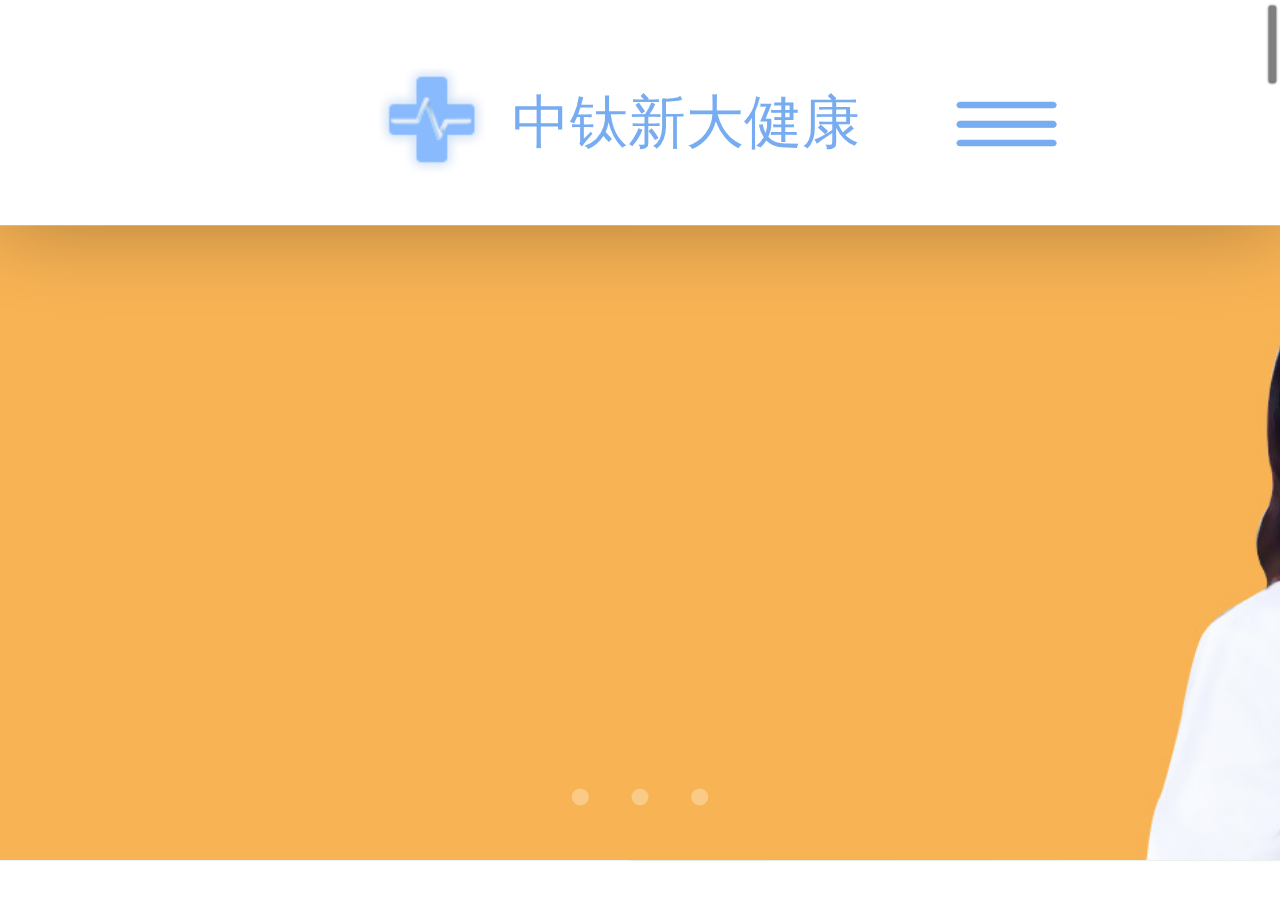
==== commit 6b1023e8: "change" ====
--- a/index.html
+++ b/index.html
@@ -9,6 +9,8 @@
 <body>
 <div id="head" class="pH">
 	<div id="headFrame">
+    	<div class="white left"></div>
+        <div class="white right"></div>
     	<img src="assets/images/logo.png" class="logo"/>
     	<div class="title">中钛新大健康</div>
         <div class="buttonFrame">
@@ -23,7 +25,16 @@
 <div id="head" class="bH">
 	<img src="assets/images/logo.png" id="logo"/>
     <div id="title">中钛新大健康</div>
-    <div id="menuButton" class="iconfont">&#xe632;</div>
+    <button type="button" id="menuButton" class="iconfont">&#xe634;</button>
+</div>
+<div id="IS">
+<div id="wrap">
+<div id="space"></div>
+<div id="menu" class="bH">
+	<div class="point hl">首页</div>
+    <div class="point">社区服务</div>
+    <div class="point">新闻动态</div>
+    <div class="point">关于我们</div>
 </div>
 <div id="banner">
     	<div id="roll">
@@ -63,44 +74,44 @@
         </div>
         <div id="projectFrame">
         	<div class="point">
-            	<div class="bg iconfont">&#xe62f;</div>
-                <div class="icon"><div class="iconfont">&#xe625;</div></div>
+            	<div class="bg iconfont" animate="false">&#xe62f;</div>
+                <div class="icon" animate="false"><div class="iconfont">&#xe625;</div></div>
                 <div class="cn">身高</div>
                 <div class="en">Measurement of height</div>
             </div>
             <div class="point">
-            	<div class="bg iconfont">&#xe62f;</div>
-                <div class="icon"><div class="iconfont">&#xe61b;</div></div>
+            	<div class="bg iconfont" animate="false">&#xe62f;</div>
+                <div class="icon" animate="false"><div class="iconfont">&#xe61b;</div></div>
                 <div class="cn">体重</div>
                 <div class="en">Measurement of body weight</div>
             </div>
             <div class="point">
-            	<div class="bg iconfont">&#xe62f;</div>
-                <div class="icon"><div class="iconfont">&#xe609;</div></div>
+            	<div class="bg iconfont" animate="false">&#xe62f;</div>
+                <div class="icon" animate="false"><div class="iconfont">&#xe609;</div></div>
                 <div class="cn">心电</div>
                 <div class="en">ECG measurements</div>
             </div>
             <div class="point">
-            	<div class="bg iconfont">&#xe62f;</div>
-                <div class="icon"><div class="iconfont">&#xe60b;</div></div>
+            	<div class="bg iconfont" animate="false">&#xe62f;</div>
+                <div class="icon" animate="false"><div class="iconfont">&#xe60b;</div></div>
                 <div class="cn">血压</div>
                 <div class="en">Measurement of blood pressure</div>
             </div>
             <div class="point">
-            	<div class="bg iconfont">&#xe62f;</div>
-                <div class="icon"><div class="iconfont">&#xe60a;</div></div>
+            	<div class="bg iconfont" animate="false">&#xe62f;</div>
+                <div class="icon" animate="false"><div class="iconfont">&#xe60a;</div></div>
                 <div class="cn">血糖</div>
                 <div class="en">Measurement of blood glucose</div>
             </div>
             <div class="point">
-            	<div class="bg iconfont">&#xe62f;</div>
-                <div class="icon"><div class="iconfont">&#xe630;</div></div>
+            	<div class="bg iconfont" animate="false">&#xe62f;</div>
+                <div class="icon" animate="false"><div class="iconfont">&#xe630;</div></div>
                 <div class="cn">动脉硬化</div>
                 <div class="en">Measurement arteriosclerosis</div>
             </div>
             <div class="point">
-            	<div class="bg iconfont">&#xe62f;</div>
-                <div class="icon"><div class="iconfont">&#xe60c;</div></div>
+            	<div class="bg iconfont" animate="false">&#xe62f;</div>
+                <div class="icon" animate="false"><div class="iconfont">&#xe60c;</div></div>
                 <div class="cn">血氧</div>
                 <div class="en">Measuring blood oxygen</div>
             </div>
@@ -109,26 +120,20 @@
             </div>
             <div class="clear"></div>
         </div>
-        <div class="pathTitle bH">
+    </div>
+</div>
+<div id="analysis">
+	<div class="centerFrame">
+    	<div class="pathTitle">
         	<div class="left"><div class="iconfont">&#xe632;</div></div>
             <div class="right"><div class="iconfont">&#xe633;</div></div>
             <div class="titleCn">实时的精准分析</div>
             <div class="titleEn">Accurate real-time analysis</div>
         </div>
-    </div>
-</div>
-<div id="analysis">
-	<div class="centerFrame">
-    	<div class="pathTitle pH">
-        	<div class="left"><div class="iconfont">&#xe632;</div></div>
-            <div class="right"><div class="iconfont">&#xe633;</div></div>
-            <div class="titleCn">实时的精准分析</div>
-            <div class="titleEn">Accurate real-time analysis</div>
-        </div>
-        <img src="assets/images/phoneA.png" id="phoneA"/>
-        <img src="assets/images/phoneB.png" id="phoneB"/>
-        <img src="assets/images/phoneC.png" id="phoneC"/>
-        <div id="dscFrame">
+        <img src="assets/images/phoneA.png" id="phoneA" animate="false"/>
+        <img src="assets/images/phoneB.png" id="phoneB" animate="false"/>
+        <img src="assets/images/phoneC.png" id="phoneC" animate="false"/>
+        <div id="dscFrame" animate="false">
         	<div id="dsc">
             	<div class="text">每次体检完便实时上传数据，用户可在app上随时随地查看体检数据，</div>
                 <div class="text">更有专业团队所有单项数据进行精准分析，力求精确无误。</div>
@@ -144,10 +149,10 @@
             <div class="titleCn">专业的医疗团队</div>
             <div class="titleEn">Professional medical team</div>
         </div>
-        <div id="dsc">
+        <div id="dsc" animate="false">
         	我们的医疗团队有多年的从医经验，均来自各大三甲医院，24小时远程监控用户的数据，随时随地为用户提供专业的体检分析、调理方案。
         </div>
-        <img id="pic" src="assets/images/pic.jpg">
+        <img id="pic" src="assets/images/pic.jpg" animate="false">
     </div>
 </div>
 <div id="foot">
@@ -209,7 +214,27 @@
         <div class="clear"></div>
     </div>
 </div>
+
+</div>
+
+</div>
+
 </body>
 </html>
+<!--[if lt IE 9 ]>
 <script src="assets/js/jquery.js" type="text/javascript"></script>
+<!--<![endif]-->
+<!--[if IE 9 ]>
+<script src="assets/js/zepto.js" type="text/javascript"></script>
+<script src="assets/js/event.js" type="text/javascript"></script>
+<script src="assets/js/ajax.js" type="text/javascript"></script>
+<script src="assets/js/iscroll-probe.js" type="text/javascript"></script> 
+<!--<![endif]-->
+<!--[if gte IE 9 ]>
+<!-->
+<script src="assets/js/zepto.js" type="text/javascript"></script>
+<script src="assets/js/event.js" type="text/javascript"></script>
+<script src="assets/js/ajax.js" type="text/javascript"></script>
+<script src="assets/js/iscroll-probe.js" type="text/javascript"></script> 
+<!--<![endif]-->
 <script src="assets/js/main.js" type="text/javascript"></script>--- a/assets/css/main.css
+++ b/assets/css/main.css
@@ -11,29 +11,30 @@
   background-color: transparent;
   background-image: none;
   -webkit-appearance: none; 
-  font-family:"Microsoft YaHei";}
+  font-family:"Microsoft YaHei",\5FAE\8F6F\96C5\9ED1,'SimHei',\9ED1\4F53,'LiHei Pro Medium', 'HanHei SC', 'STHeiti';}
 input::-webkit-input-placeholder, textarea::-webkit-input-placeholder { 
 color: #8ea7c8; 
-font-family:"Microsoft YaHei";
+font-family:"Microsoft YaHei",\5FAE\8F6F\96C5\9ED1,'SimHei',\9ED1\4F53,'LiHei Pro Medium', 'HanHei SC', 'STHeiti';
 } 
 input:-moz-placeholder, textarea:-moz-placeholder { 
 color: #8ea7c8; 
-font-family:"Microsoft YaHei";
+font-family:"Microsoft YaHei",\5FAE\8F6F\96C5\9ED1,'SimHei',\9ED1\4F53,'LiHei Pro Medium', 'HanHei SC', 'STHeiti';
 } 
 input::-moz-placeholder, textarea::-moz-placeholder { 
 color: #8ea7c8; 
-font-family:"Microsoft YaHei";
+font-family:"Microsoft YaHei",\5FAE\8F6F\96C5\9ED1,'SimHei',\9ED1\4F53,'LiHei Pro Medium', 'HanHei SC', 'STHeiti';
 } 
 input:-ms-input-placeholder, textarea:-ms-input-placeholder { 
 color: #8ea7c8; 
-font-family:"Microsoft YaHei";
+font-family:"Microsoft YaHei",\5FAE\8F6F\96C5\9ED1,'SimHei',\9ED1\4F53,'LiHei Pro Medium', 'HanHei SC', 'STHeiti';
 } 
 img{
 	display:block;}
 html {
   -webkit-transform-origin: top left;
   transform-origin: top left;
-  font-family:"Microsoft YaHei"}
+  font-family:"Microsoft YaHei",\5FAE\8F6F\96C5\9ED1,'SimHei',\9ED1\4F53,'LiHei Pro Medium', 'HanHei SC', 'STHeiti';
+  overflow:hidden;}
 .clear{
   clear: both;
 }
@@ -52,76 +53,85 @@
 .phone .pH,.browser .bH{
 	display:none;
 	}
-.browser .centerFrame{
+.centerFrame{
 	width:1200px;
 	margin:auto;
 	position:relative;
 	}
-.browser .pathTitle{
+.phone .centerFrame{
+	width:750px;
+	}
+.pathTitle{
 	position:relative;
 	padding-top:50px;}
-.browser .pathTitle .titleCn{
+.phone .pathTitle{
+	padding-top:38px;}
+.pathTitle .titleCn{
 	text-align:center;
 	font-size:26px;
 	color:#342d14;
 	letter-spacing: 8px;
     text-indent: 8px;
 	}
-.browser .pathTitle .titleEn{
+.phone .pathTitle .titleCn{
+	font-size:34px;
+	letter-spacing: 20px;
+    text-indent: 20px;
+	}
+.pathTitle .titleEn{
 	text-align:center;
 	font-size:18px;
 	color:#c5c4bf;}
-.browser .pathTitle .left{
+.phone .pathTitle .titleEn{
+	font-size:28px;
+}
+.pathTitle .left{
 	position:absolute;
 	top:60px;
 	left:450px;
 	color:#5ebcff;}
-.browser .pathTitle .right{
+.phone .pathTitle .left{
+	top:54px;
+	left:150px;
+}
+.pathTitle .right{
 	position:absolute;
 	top:60px;
 	right:450px;
 	color:#5ebcff;}
-.phone .centerFrame{
-	width:750px;
-	margin:auto;
-	position:relative;
-	}
-.phone .pathTitle{
-	position:relative;
-	padding-top:38px;}
-.phone .pathTitle .titleCn{
-	text-align:center;
-	font-size:34px;
-	color:#342d14;
-	letter-spacing: 20px;
-    text-indent: 20px;
-	}
-.phone .pathTitle .titleEn{
-	text-align:center;
-	font-size:28px;
-	color:#c5c4bf;}
-.phone .pathTitle .left{
-	position:absolute;
-	top:54px;
-	left:150px;
-	color:#5ebcff;}
 .phone .pathTitle .right{
-	position:absolute;
 	top:54px;
 	right:150px;
-	color:#5ebcff;}
+}
 /*head*/
 .browser #head{
 	width:100%;
 	height:68px;
 	background-color:#fff;
+	position:absolute;
+	top:0px;
+	left:0px;
+	z-index:20;
+	box-shadow:0px 3px 3px rgba(0,0,0,0.1);
+	}
+.browser #head .white{
+	width:10px;
+	height:68px;
+	background-color:#fff;
+	position:absolute;
+	top:0px;}
+.browser #head .left{
+	left:-5px;}
+.browser #head .right{
+	right:-5px;
 	}
 .browser #head #headFrame{
 	width:1200px;
 	height:68px;
 	background-color:#fff;
 	margin:auto;
-	box-shadow:0px 3px 3px rgba(0,0,0,0.1);
+	position:relative;
+	z-index:10
 	}
 .browser #head .logo{
 	float:left;
@@ -157,7 +167,9 @@
 	box-shadow:0px 0px 50px rgba(0,0,0,0.3);
 	background-color:#fff;
 	z-index:4;
-	position:relative;
+	position:absolute;
+	top:0px;
+	left:0px;
 	}
 .phone #head #logo{
 	position:absolute;
@@ -171,37 +183,93 @@
 	font-size:34px;
 	}
 .phone #head #menuButton{
-	position:absolute;
-	top:50px;
-	left:573px;
-	color:#78acf1;
-	font-size:34px;
-	}
+	position: absolute;
+    top: 38px;
+    left: 558px;
+    color: #78acf1;
+    font-size: 63px;
+    cursor: pointer;
+	}
+/*wrap*/
+#IS{
+	width:100%;
+	position:relative;
+	overflow:hidden;
+	}
+#wrap{
+	width:100%;
+	position:absolute;
+	top:0px;
+	left:0px;}
+/*space*/
+#space{
+	width:100%;
+	height:68px;
+	}
+.phone #space{
+	height:132px;
+	}
+/*menu*/
+#menu{
+	width:100%;
+	background-color:#fff;
+	height:0px;
+	transition-timing-function: cubic-bezier(0.1, 0.57, 0.1, 1);
+  transition-duration: 1000ms;
+  overflow: hidden;
+	}
+#menu.open{
+	height:320px;}
+#menu .point{
+	width:380px;
+	height:80px;
+	line-height:80px;
+	text-indent:20px;
+	font-size: 30px;
+	margin:auto;
+	cursor:pointer;
+	}
+#menu .point.hl,#menu .point:hover{
+	background-color:#fafafa;
+	color:green;}
 /*banner*/
-.browser #banner{
+#banner{
 	width:100%;
 	height:467px;
 	position:relative;
 	overflow:hidden;}
-.browser #banner #roll{
+.phone #banner{
+	height:372px;
+}
+#banner #roll{
 	width:300%;
 	height:467px;
 	position:absolute;
 	top:0px;
 	left:0%;
-	transition-timing-function: "cubic-bezier(0.1, 0.57, 0.1, 1)";
-  transition-duration: 1000ms;}
-.browser #banner .point{
-	float:left;
-	width:33.33%;
+	transition-timing-function: cubic-bezier(0.1, 0.57, 0.1, 1);
+  transition-duration: 2000ms;}
+.phone #banner #roll{
+	height:372px;
+}
+#banner .point{
+	width:100%;
 	height:467px;
 	background-position:center;
-	background-repeat:no-repeat;}
-.browser #banner .pointCenter{
+	background-repeat:no-repeat;
+position: absolute;
+top:0px;
+left: 0%;
+transition-timing-function: cubic-bezier(0.1, 0.57, 0.1, 1);
+  transition-duration: 2000ms;}
+.phone #banner .point{
+	height:372px;
+	background-size:auto 372px;}
+#banner .pointCenter{
 	width:1200px;
 	margin:auto;
 	position:relative;}
-.browser #banner .whitePoint{
+#banner .whitePoint{
 	width:12px;
 	height:12px;
 	background-color:#fff;
@@ -209,17 +277,26 @@
 	float:left;
 	margin-right:32px;
 	border-radius:32px;}
-.browser #banner .whitePoint.hl{
+.phone #banner .whitePoint{
+	width:10px;
+	height:10px;
+	margin-right:25px;
+	border-radius:10px;}
+#banner .whitePoint.hl{
 	opacity:1;}
-.browser #banner .whitePoint.last{
+#banner .whitePoint.last{
 	margin-right:0px;
 	}
-.browser #banner #whiteCenterFrame{
+#banner #whiteCenterFrame{
 	margin:auto;
 	position:relative;
 	top:423px;
-	width:100px;}
-.browser #banner #downApp{
+	width:100px;
+	z-index: 5;}
+.phone #banner #whiteCenterFrame{
+	top:330px;
+	width:80px;}
+#banner #downApp{
 	width:205px;
 	height:44px;
 	background-color:#ffd550;
@@ -234,14 +311,26 @@
 	font-weight:bold;
 	cursor:pointer;
 	}
-.browser #banner #downApp:hover{
+.phone #banner #downApp{
+	width:163px;
+	height:36px;
+	line-height: 36px;
+	top: 227px;
+    left: 85px;
+	}
+#banner #downApp:hover{
 	color:#fff;
 	}
-.browser #banner #erCode{
+#banner #erCode{
 	position:absolute;
 	top: 151px;
     left: 581px;}
-.browser #banner #go{
+.phone #banner #erCode{
+	top: 120px;
+    left: 359px;
+	width: 97px;
+	height: 97px;}
+#banner #go{
 	width: 205px;
     height: 44px;
     background-color: #fff;
@@ -256,9 +345,17 @@
     text-align: left;
     text-indent: 32px;
 	}
-.browser #banner #go:hover{
+.phone #banner #go{
+	width: 161px;
+    height: 35px;
+    line-height: 35px;
+    top: 192px;
+    left: 498px;
+    text-indent: 12px;
+	}
+#banner #go:hover{
 	color:red;}
-.browser #banner .icon{
+#banner .icon{
 	    position: absolute;
     font-size: 17px;
     width: 34px;
@@ -271,131 +368,70 @@
     text-indent: 0px;
     text-align: center;
 	}
-.phone #banner{
-	width:100%;
-	height:372px;
-	position:relative;
-	overflow:hidden;}
-.phone #banner #roll{
-	width:300%;
-	height:372px;
-	position:absolute;
-	top:0px;
-	left:-200%;
-	transition-timing-function: "cubic-bezier(0.1, 0.57, 0.1, 1)";
-  transition-duration: 1000ms;}
-.phone #banner .point{
-	float:left;
-	width:33.33%;
-	height:372px;
-	background-position:center;
-	background-repeat:no-repeat;
-	background-size:auto 372px;}
-.phone #banner .pointCenter{
-	width:1200px;
-	margin:auto;
-	position:relative;}
-.phone #banner .whitePoint{
-	width:10px;
-	height:10px;
-	background-color:#fff;
-	opacity:0.3;
-	float:left;
-	margin-right:25px;
-	border-radius:10px;}
-.phone #banner .whitePoint.hl{
-	opacity:1;}
-.phone #banner .whitePoint.last{
-	margin-right:0px;
-	}
-.phone #banner #whiteCenterFrame{
-	margin:auto;
-	position:relative;
-	top:330px;
-	width:80px;}
-.phone #banner #downApp{
-	width:163px;
-	height:36px;
-	background-color:#ffd550;
-	border-radius:44px;
-	text-align:center;
-	line-height: 36px;
-	color:#4f3f0b;
-	font-size:20px;
-	position:absolute;
-	top: 227px;
-    left: 85px;
-	font-weight:bold;
-	cursor:pointer;
-	}
-.phone #banner #downApp:hover{
-	color:#fff;
-	}
-.phone #banner #erCode{
-	position:absolute;
-	top: 120px;
-    left: 359px;
-	width: 97px;
-	height: 97px;}
-.phone #banner #go{
-	width: 161px;
-    height: 35px;
-    background-color: #fff;
-    border-radius: 44px;
-    line-height: 35px;
-    color: #dc9847;
-    font-size: 18px;
-    position: absolute;
-    top: 192px;
-    left: 498px;
-    cursor: pointer;
-    text-align: left;
-    text-indent: 12px;
-	}
-.phone #banner #go:hover{
-	color:red;}
 .phone #banner .icon{
-	position: absolute;
     font-size: 15px;
     width: 30px;
     height: 30px;
-    border: 1px solid #dc9847;
-    border-radius: 34px;
     top: 3px;
     left: 123px;
     line-height: 27px;
-    text-indent: 0px;
-    text-align: center;
 	}
 /*project*/
-.browser #project{
+#project{
 	width:100%;
 	height:631px;
 	background-color:#fff}
-.browser #project #projectFrame{
-	width:100%;
-}
-.browser #project .point{
+.phone #project{
+	height:auto;
+}
+#project #projectFrame{
+	width:100%;
+}
+.phone #project .centerFrame{
+	height:3265px;
+	padding-bottom:20px;}
+#project .point{
 	width:25%;
 	float:left;
 	margin-top:45px;
 	text-align:center;
 	position:relative;}
-.browser #project .cn{
+.phone #project .point{
+	width:100%;
+	float:none;}
+#project .cn{
 	font-size:18px;
 	color:#333333;
 	margin-top:17px;}
-.browser #project .en{
+.phone #project .cn{
+	font-size:34px;
+}
+#project .en{
 	font-size:18px;
 	color:#c5c4bf;
 	margin-top:9px;}
-.browser #project .bg{
+.phone #project .en{
+	font-size:28px;
+}
+#project .bg{
 	color: #eef7fc;
     font-size: 190px;
     text-indent: -18px;
     line-height: 148px;
-    margin-top: -23px;}
-.browser #project .icon{
+    margin-top: -23px;
+	transition-timing-function: cubic-bezier(0.1, 0.57, 0.1, 1);
+    transition-duration: 3000ms;
+	transform-origin: 50% 50%;
+	transform:scaleX(0);
+	}
+.phone #project .bg{
+    font-size: 355px;
+    line-height: 280px;
+}
+#project .bg.an{
+	transform:scaleX(1);
+	}
+#project .icon{
 	width: 104px;
     height: 104px;
 	line-height:98px;
@@ -405,68 +441,39 @@
     border: 3px solid #74c5e6;
     border-radius: 104px;
 	background-color:#fff;
-	}
-.browser #project .icon .iconfont{
+	transition-timing-function: cubic-bezier(0.1, 0.57, 0.1, 1);
+    transition-duration: 2000ms;
+	transform-origin: 50% 50%;
+	transform:scaleY(0);
+	}
+.phone #project .icon{
+	width: 175px;
+    height: 175px;
+    line-height: 159px;
+    top: 74px;
+    left: 294px;
+	}
+#project .icon.an{
+	transform:scaleY(1);
+	}
+#project .icon .iconfont{
 	font-size:45px;
 	color:#5ebcff;}
-.browser #project .dsc{
+.phone #project .icon .iconfont{
+	font-size: 120px;
+}
+#project .dsc{
 	font-size:18px;
 	color:#5ebcff;
 	padding-top:75px;
 	cursor:pointer;}
-.browser #project .dsc:hover{
-	color:red;}
-.phone #project{
-	width:100%;
-	background-color:#fff}
-.phone #project #projectFrame{
-	width:100%;
-}
-.phone #project .centerFrame{
-	padding-bottom:20px;}
-.phone #project .point{
-	width:100%;
-	margin-top:45px;
-	text-align:center;
-	position:relative;}
-.phone #project .cn{
-	font-size:34px;
-	color:#333333;
-	margin-top:17px;}
-.phone #project .en{
-	font-size:28px;
-	color:#c5c4bf;
-	margin-top:9px;}
-.phone #project .bg{
-	color: #eef7fc;
-    font-size: 355px;
-    text-indent: -18px;
-    line-height: 280px;
-    margin-top: -23px;}
-.phone #project .icon{
-	width: 175px;
-    height: 175px;
-    line-height: 159px;
-    position: absolute;
-    top: 74px;
-    left: 294px;
-    border: 3px solid #74c5e6;
-    border-radius: 104px;
-    background-color: #fff;
-	}
-.phone #project .icon .iconfont{
-	font-size: 120px;
-    color: #5ebcff;}
 .phone #project .dsc{
 	font-size:34px;
-	color:#5ebcff;
-	padding-top:75px;
-	cursor:pointer;
-}
-.phone #project .dsc:hover{
+}
+#project .dsc:hover{
 	color:red;}
 /*analysis*/
-.browser #analysis{
+#analysis{
 	width:100%;
 	height:664px;
 	background-color:#cef4dd;
@@ -474,27 +481,69 @@
 	background-position:center;
 	background-repeat:no-repeat;
 	}
-.browser #analysis .pathTitle .iconfont{
+.phone #analysis{
+	height:426px;
+	background-size:auto 426px;
+	}
+#analysis .pathTitle .iconfont{
 	color:#45b170;}
-.browser #analysis .pathTitle .titleEn{
+#analysis .pathTitle .titleEn{
 	color:#fff;
 	}
-.browser #analysis #phoneA{
+#analysis #phoneA{
 	position:absolute;
 	top:185px;
 	left:180px;
-	z-index:3;}
-.browser #analysis #phoneB{
+	z-index:3;
+	transition-timing-function: cubic-bezier(0.1, 0.57, 0.1, 1);
+    transition-duration: 2000ms;
+	transform-origin: 50% 50%;
+	transform:translateY(100%);
+	}
+.phone #analysis #phoneA{
+	width:166px;
+	top:133px;
+	left:114px;
+}
+#analysis #phoneA.an{
+	transform:translateY(0);
+	}
+#analysis #phoneB{
 	position:absolute;
 	top:115px;
 	left:70px;
-	z-index:2;}
-.browser #analysis #phoneC{
+	z-index:2;
+	transition-timing-function: cubic-bezier(0.1, 0.57, 0.1, 1);
+    transition-duration: 2000ms;
+	transform-origin: 0% 100%;
+	transform:rotate(-50deg);}
+.phone #analysis #phoneB{
+	width:146px;
+	top:92px;
+	left:45px;
+}
+#analysis #phoneB.an{
+	transform:rotate(0deg);
+	}
+#analysis #phoneC{
 	position:absolute;
 	top:185px;
 	left:390px;
-	z-index:1;}
-.browser #analysis #dsc{
+	z-index:1;
+	transition-timing-function: cubic-bezier(0.1, 0.57, 0.1, 1);
+    transition-duration: 2000ms;
+	transform-origin: 100% 100%;
+	transform:rotate(150deg);
+	}
+.phone #analysis #phoneC{
+	width:146px;
+	top: 136px;
+    left: 218px;
+}
+#analysis #phoneC.an{
+	transform:rotate(0deg);
+	}
+#analysis #dsc{
 	width: 366px;
     background-color: #e6f9ef;
     border: 3px solid #fff;
@@ -503,61 +552,23 @@
     line-height: 32px;
     text-indent: 32px;
 	}
-.browser #analysis #dscFrame{
+.phone #analysis #dsc{
+	    width: 253px;
+    padding: 10px 20px;
+    font-size: 12px;
+	}
+#analysis #dscFrame{
 	padding:50px 44px;
 	background-color:#d8f6e5;
 	position:absolute;
 	top:226px;
 	left:658px;}
-.phone #analysis{
-	width:100%;
-	height:426px;
-	background-color:#cef4dd;
-	background-image:url(../images/bgG.jpg);
-	background-position:center;
-	background-repeat:no-repeat;
-	background-size:auto 426px;
-	}
-.phone #analysis .pathTitle .iconfont{
-	color:#45b170;}
-.phone #analysis .pathTitle .titleEn{
-	color:#fff;
-	}
-.phone #analysis #phoneA{
-	width:166px;
-	position:absolute;
-	top:133px;
-	left:114px;
-	z-index:3;}
-.phone #analysis #phoneB{
-	width:146px;
-	position:absolute;
-	top:92px;
-	left:45px;
-	z-index:2;}
-.phone #analysis #phoneC{
-	width:146px;
-	position:absolute;
-	top: 136px;
-    left: 218px;
-	z-index:1;}
-.phone #analysis #dsc{
-	    width: 253px;
-    background-color: #e6f9ef;
-    border: 3px solid #fff;
-    padding: 10px 20px;
-    font-size: 12px;
-    line-height: 32px;
-    text-indent: 32px;
-	}
 .phone #analysis #dscFrame{
 	padding:29px 33px;
-	background-color:#d8f6e5;
-	position:absolute;
 	top:144px;
 	left:424px;}
 /*team*/
-.browser #team{
+#team{
 	width:100%;
 	height:570px;
 	background-image:url(../images/bgT.jpg);
@@ -565,106 +576,135 @@
 	background-position:center;
 	background-repeat:no-repeat;
 	}
-.browser #team #dsc{
+.phone #team{
+	height:861px;
+	background-size:auto 861px;
+	}
+#team #dsc{
 	width:393px;
 	font-size: 16px;
     line-height: 32px;
     text-indent: 32px;
 	position:absolute;
 	top:179px;
-	left:58px;}
-.browser #team #pic{
-	position:absolute;
-	top:158px;
-	left:564px;
-	}
-.phone #team{
-	width:100%;
-	height:861px;
-	background-image:url(../images/bgT.jpg);
-	background-color:#fefefe;
-	background-position:center;
-	background-repeat:no-repeat;
-	background-size:auto 861px;
-	}
+	left:58px;
+	transition-timing-function: cubic-bezier(0.1, 0.57, 0.1, 1);
+    transition-duration: 2000ms;
+	transform-origin: 50% 50%;
+	transform:translate(-100%,200%)}
 .phone #team #dsc{
 	    width: 449px;
     font-size: 28px;
     line-height: 49px;
     text-indent: 54px;
-    position: absolute;
     top: 140px;
     left: 160px;
     letter-spacing: 4px;}
+#team #dsc.an{
+	transform:translate(0,0);
+	}
+#team #pic{
+	position:absolute;
+	top:158px;
+	left:564px;
+	transition-timing-function: cubic-bezier(0.1, 0.57, 0.1, 1);
+    transition-duration: 2000ms;
+	transform-origin: 50% 50%;
+	transform:rotate(1500deg) scale(0,0);
+	}
 .phone #team #pic{
-	position:absolute;
 	top:446px;
 	left:89px;
 	}
+#team #pic.an{
+	transform:rotate(0deg) scale(1,1);
+	}
 /*foot*/
-.browser #foot{
+#foot{
 	width:100%;
 	height:332px;
+	*height:400px;
 	background-color:#f4f7f6;
 	margin-top:20px;
 	border-top:1px solid #fff;}
-.browser #foot #first{
+.phone #foot{
+	height:650px;
+}
+#foot #first{
 	float:left;
 	width:664px;
 	height:226px;
 	border-right:1px solid #e4e8e8;
 	margin-top:21px;}
-.browser #foot #second{
+#foot #second{
 	float:left;
 	width:312px;
 	height:226px;
 	border-right:1px solid #e4e8e8;
 	margin-top:21px;
 	}
-.browser #foot #third{
+.phone #foot #second{
+	float:none;
+	width:100%;
+	border-right:0px;
+	margin-top:0px;
+	}
+#foot #third{
 	float:left;
 	width:224px;
+	*width:10px;
 	height:226px;
 	margin-top:21px;
 	}
-.browser #foot #first .point{
+#foot #first .point{
 	width:25%;
 	float:left;
 	text-align:center;}
-.browser #foot #first .icon{
+#foot #first .point a{
+	text-decoration: none;
+	color: #b0b0b0;
+}
+#foot #first .icon{
 	width:50px;
 	height:50px;
 	border:2px solid #dddddf;
 	border-radius:50px;
 	margin:auto;}
-.browser #foot #first .iconfont{
+#foot #first .iconfont{
 	line-height:46px;
 	color:#c2cfe2;
 	font-size:30px;}
-.browser #foot #first .name{
+#foot #first .name{
 	font-size:16px;
 	color:#838181;
 	margin-top:12px;
 	margin-bottom:20px;
 	}
-.browser #foot #first li{
+#foot #first li{
 	font-size:14px;
 	color:#b0b0b0;
 	margin-bottom:14px;
 	cursor:pointer;}
-.browser #foot #first li:hover{
+#foot #first li:hover{
 	text-decoration:underline;}
-.browser #foot #second #icon{
+#foot #second #icon{
 	display:block;
 	margin:auto;
 	}
-.browser #foot #second #name{
+.phone #foot #second #icon{
+	width:114px;
+	padding-top:59px;
+	}
+#foot #second #name{
 	text-align:center;
 	font-size:22px;
 	color:#c2cfe2;
 	margin-top:10px;
 	}
-.browser #foot #second .icon{
+.phone #foot #second #name{
+	font-size:34px;
+	}
+#foot #second .icon{
 	width:34px;
 	height:34px;
 	border-radius:34px;
@@ -673,13 +713,30 @@
 	text-align:center;
 	float:left;
 	margin-left:37px;
-	}
-.browser #foot #second .point{
+	*margin-left:18px;
+	}
+.phone #foot #second .icon{
+	width:63px;
+	height:63px;
+	margin-left:233px;
+	*margin-left:111px;
+	}
+.phone #foot #second .point2 .icon{
+	margin-left:164px;
+	*margin-left:82px;
+	}
+#foot #second .point{
 	margin-top:15px;}
-.browser #foot #second .iconfont{
+.phone #foot #second .point{
+	margin-top:45px;}
+#foot #second .iconfont{
 	line-height:30px;
 	}
-.browser #foot #second .test{
+.phone #foot #second .iconfont{
+	font-size:30px;
+	line-height:60px;
+	}
+#foot #second .test{
 	float:left;
 	margin-left:10px;
 	color:#b3aeae;
@@ -687,70 +744,348 @@
 	font-size: 20px;
     line-height: 34px;
 	}
-.browser #foot #third .point{
+.phone #foot #second .test{
+	font-size: 28px;
+    line-height: 60px;
+	}
+.phone #foot #second #downloadApp{
+	width: 586px;
+	height: 110px;
+	border-radius: 110px;
+	line-height: 110px;
+	text-align: center;
+	color: #fff;
+	background-color: #5ebcff;
+	display: block;
+	margin: auto;
+	margin-top: 58px;
+	font-size: 40px;
+	cursor: pointer;
+}
+#foot #third .point{
 	height:130px;
 	width:110px;
 	background-color:#ececec;
 	margin-left:60px;
 	margin-bottom:16px;
 	}
-.browser #foot #third .space{
+#foot #third .space{
 	width:100%;
 	height:4px;}
-.browser #foot #third .icon{
+#foot #third .icon{
 	border:3px solid #fff;
+	display: block;
 	margin:auto;
 	}
-.browser #foot #third .name{
+#foot #third .name{
 	text-align:center;
 	font-size:12px;
 	margin-top:9px;}
-.phone #foot{
-	width:100%;
-	height:518px;
-	background-color:#f4f7f6;
-	margin-top:20px;
-	border-top:1px solid #fff;}
-.phone #foot #second{
-	width:100%;
+.navFrame{
+	width:1200px;
+	margin:auto;}
+.phone .navFrame{
+	width:750px;
+	height:110px;
+	border-bottom:1px solid #dddddd;
+	background-color:#ffffff;
+	margin-top:24px;}
+.navFrame #crumbs{
+	float:left;
+	margin-top:35px;
+	font-size:14px;
+	}
+.navFrame #crumbs a{
+	color:#1c8de5;
+	text-decoration:none;}
+.navFrame #nav{
+	float:right;
+	margin-top:25px;
+	}
+.phone .navFrame #nav{
+	width:700px;
+	margin-top:0px;
+	}
+.browser .navFrame #nav .point{
+	float:left;
+	width:187px;
+	height:50px;
+	color:#fff;
+	background-color:#5ebcff;
+	margin-right:10px;
+	border-radius:10px 10px 0px 0px;
+	cursor:pointer;}
+.phone .navFrame #nav .point{
+	width:33.33%;
+	float:left;
+	height:110px;
+	cursor:pointer;
+	}
+.phone .navFrame #nav .point.hl{
+	border-bottom:6px solid #5ebcff;
+	}
+.navFrame #nav .point.last{
+	margin-right:0px;}
+.navFrame #nav .point.hl{
+	background-color:#fff;
+	color:#3d3c3c;}
+.navFrame #nav .icon{
+	float:left;
+	margin-left:40px;
+	*margin-left:20px;
+	font-size:34px;
+	line-height:50px;}
+.navFrame #nav .text{
+	float:left;
+	font-size:14px;
+	margin-left:10px;
+	line-height:50px;
+	}
+.phone .navFrame #nav .text{
+	width:100%;
+	margin-left:0px;
+	text-align:center;
+	line-height:110px;
+	font-size:34px;
+	}
+.multiFrame{
+	height:1700px;
+	width:1200px;
+	margin:auto;
+	background-color:#fff;
+	position:relative;
+	overflow:hidden;
+	}
+.phone .multiFrame{
+	width:750px;
+	height:1400px;}
+.multiFrame .mulitiRoll{
+	position:absolute;
+	top:0px;
+	left:0%;
+	width:300%;
+	height:100%;
+	transition-timing-function: cubic-bezier(0.1, 0.57, 0.1, 1);
+  transition-duration: 1000ms;
+	}
+.multiFrame .mulitiPage{
+	width:33.33%;
+	float:left;
+	height:100%;
+	}
+.multiFrame .mulitiIS{
+	width:100%;
+	height: 1548px;
+	overflow:hidden;
+	position:relative;
+	}
+.phone .multiFrame .mulitiIS{
+	height:100%;
+	}
+.multiFrame .frame{
+	width:100%;
+	}
+.newsPoint{
+	width:1151px;
+	height:258px;
+	border-bottom:1px solid #f3f3f3;
+	margin:auto;
+	position:relative;}
+.phone .newsPoint{
+	width:700px;
 	height:226px;
-	}
-.phone #foot #second #icon{
-	width:114px;
-	display:block;
+	cursor:pointer;
+	}
+.newsPoint #pic{
+	width:299px;
+	height:196px;
+	border:1px solid #f3f3f3;
+	padding:8px;
+	position:absolute;
+	left:39px;
+	top:31px;
+	}
+.phone .newsPoint #pic{
+	height:151px;
+	width:235px;
+	padding:0px;
+	border:0px;
+	top:36px;
+	left:0px;}
+.newsPoint #title{
+	font-size:16px;
+	color:#333333;
+	position:absolute;
+	top:40px;
+	left:355px;
+	}
+.phone .newsPoint #title{
+	font-size:34px;
+	top:38px;
+	left:263px;
+	width:419px;
+	}
+.newsPoint #form{
+	font-size:12px;
+	color:#b0b0b0;
+	position:absolute;
+	top:85px;
+	left:355px;
+	}
+.phone .newsPoint #form{
+	font-size:28px;
+	top:155px;
+	left:270px;
+	}
+.newsPoint #date{
+	font-size:12px;
+	color:#b0b0b0;
+	position:absolute;
+	top:85px;
+	right:52px;
+	}
+.phone .newsPoint #date{
+	font-size:28px;
+	top:157px;
+	}
+.newsPoint #dsc{
+	width:742px;
+	font-size:14px;
+	color:#838181;
+	position:absolute;
+	top:135px;
+	left:355px;
+	line-height: 28px;
+	}
+.newsPoint #go{
+	height:22px;
+	width:51px;
+	background-color:#5ebcff;
+	color:#fff;
+	text-align:center;
+	line-height:22px;
+	display: inline-block;
+	border-radius:5px;
+	font-size:12px;
+	cursor:pointer;
+	margin-left: 10px;
+	}
+.changePage{
 	margin:auto;
-	padding-top:59px;
-	}
-.phone #foot #second #name{
+	margin-top:45px;}
+.changePage .point,.changePage a{
+	height:28px;
+	border:1px solid #d5d4d4;
+	margin-right:15px;
+	*margin-right:7px;
+	float:left;
+	line-height:26px;
 	text-align:center;
-	font-size:34px;
-	color:#c2cfe2;
-	margin-top:10px;
-	}
-.phone #foot #second .icon{
-	width:63px;
-	height:63px;
-	border-radius:34px;
-	border:1px solid #b3aeae;
-	color:#b3aeae;
-	text-align:center;
-	float:left;
-	margin-left:211px;
-	}
-.phone #foot #second .point2 .icon{
-	margin-left:164px;
-	}
-.phone #foot #second .point{
-	margin-top:45px;}
-.phone #foot #second .iconfont{
-	font-size:30px;
-	line-height:60px;
-	}
-.phone #foot #second .test{
-	float:left;
-	margin-left:10px;
-	color:#b3aeae;
-	font-family:Arial;
-	font-size: 28px;
-    line-height: 60px;
-	}+	font-size:14px;
+	color: #333;
+	text-decoration:none; 
+	padding-left: 10px;
+	padding-right: 10px;
+	}
+.changePage .point.pre,.changePage .point.next{
+	width:83px;
+	cursor:pointer;
+	}
+.changePage .point.num{
+	width:28px;
+	cursor:pointer;
+	}
+.changePage .point.num.hl,.changePage a.current{
+	background-color:#72c1f8;
+	color:#fff;
+	border:1px solid #72c1f8;
+	}
+.changePage .point.input{
+	width:53px;
+	}
+.changePage .point.button{
+	width:36px;
+	background-color:#72c1f8;
+	color:#fff;
+	border:1px solid #72c1f8;
+	margin-right:0px;
+	cursor:pointer;
+	}
+#newsDetail_page #frame{
+	width: 1200px;
+	background-color: #fff;
+	margin: auto;
+	margin-top: 25px;
+	padding-bottom: 75px;
+}
+.phone #newsDetail_page #frame{
+	width:750px;
+	margin-top: 20px;
+}
+#newsDetail_page #title{
+	font-size: 18px;
+	text-align: center;
+	color: #333;
+	padding-top: 45px;
+}
+.phone #newsDetail_page #title{
+	font-size: 46px;
+	width: 700px;
+	margin: auto;
+	text-align: left;
+	padding-top: 50px;
+}
+#newsDetail_page #subTitle{
+	font-size: 12px;
+	color: #b0b0b0;
+	text-align: center;
+	margin-top: 26px;
+}
+.phone #newsDetail_page #subTitle{
+	font-size: 24px;
+	width: 700px;
+	margin: auto;
+	text-align: left;
+	margin-top: 45px;
+}
+#newsDetail_page img{
+	display: block;
+	margin: auto;
+	margin-top: 45px;
+	margin-bottom: 60px;
+	width: 600px;
+}
+.phone #newsDetail_page img{
+	width: 700px;
+}
+#newsDetail_page .text{
+	font-size: 14px;
+    width: 1005px;
+    margin: auto;
+    line-height: 36px;
+    text-indent: 28px;
+}
+.phone #newsDetail_page .text{
+	width: 700px;
+	font-size: 34px;
+	line-height: 65px;
+	text-indent: 68px;
+}
+.phone #backButton{
+	width: 356px;
+	height: 110px;
+	background-color: #9ed1f6;
+	color: #fff;
+	text-align: center;
+	line-height: 110px;
+	font-size: 34px;
+	display: block;
+	margin: auto;
+	border-radius: 20px;
+	margin-top: 88px;
+	text-indent: -32px;
+	cursor: pointer;
+}
+.phone #backButton span{
+	font-size: 43px;
+}